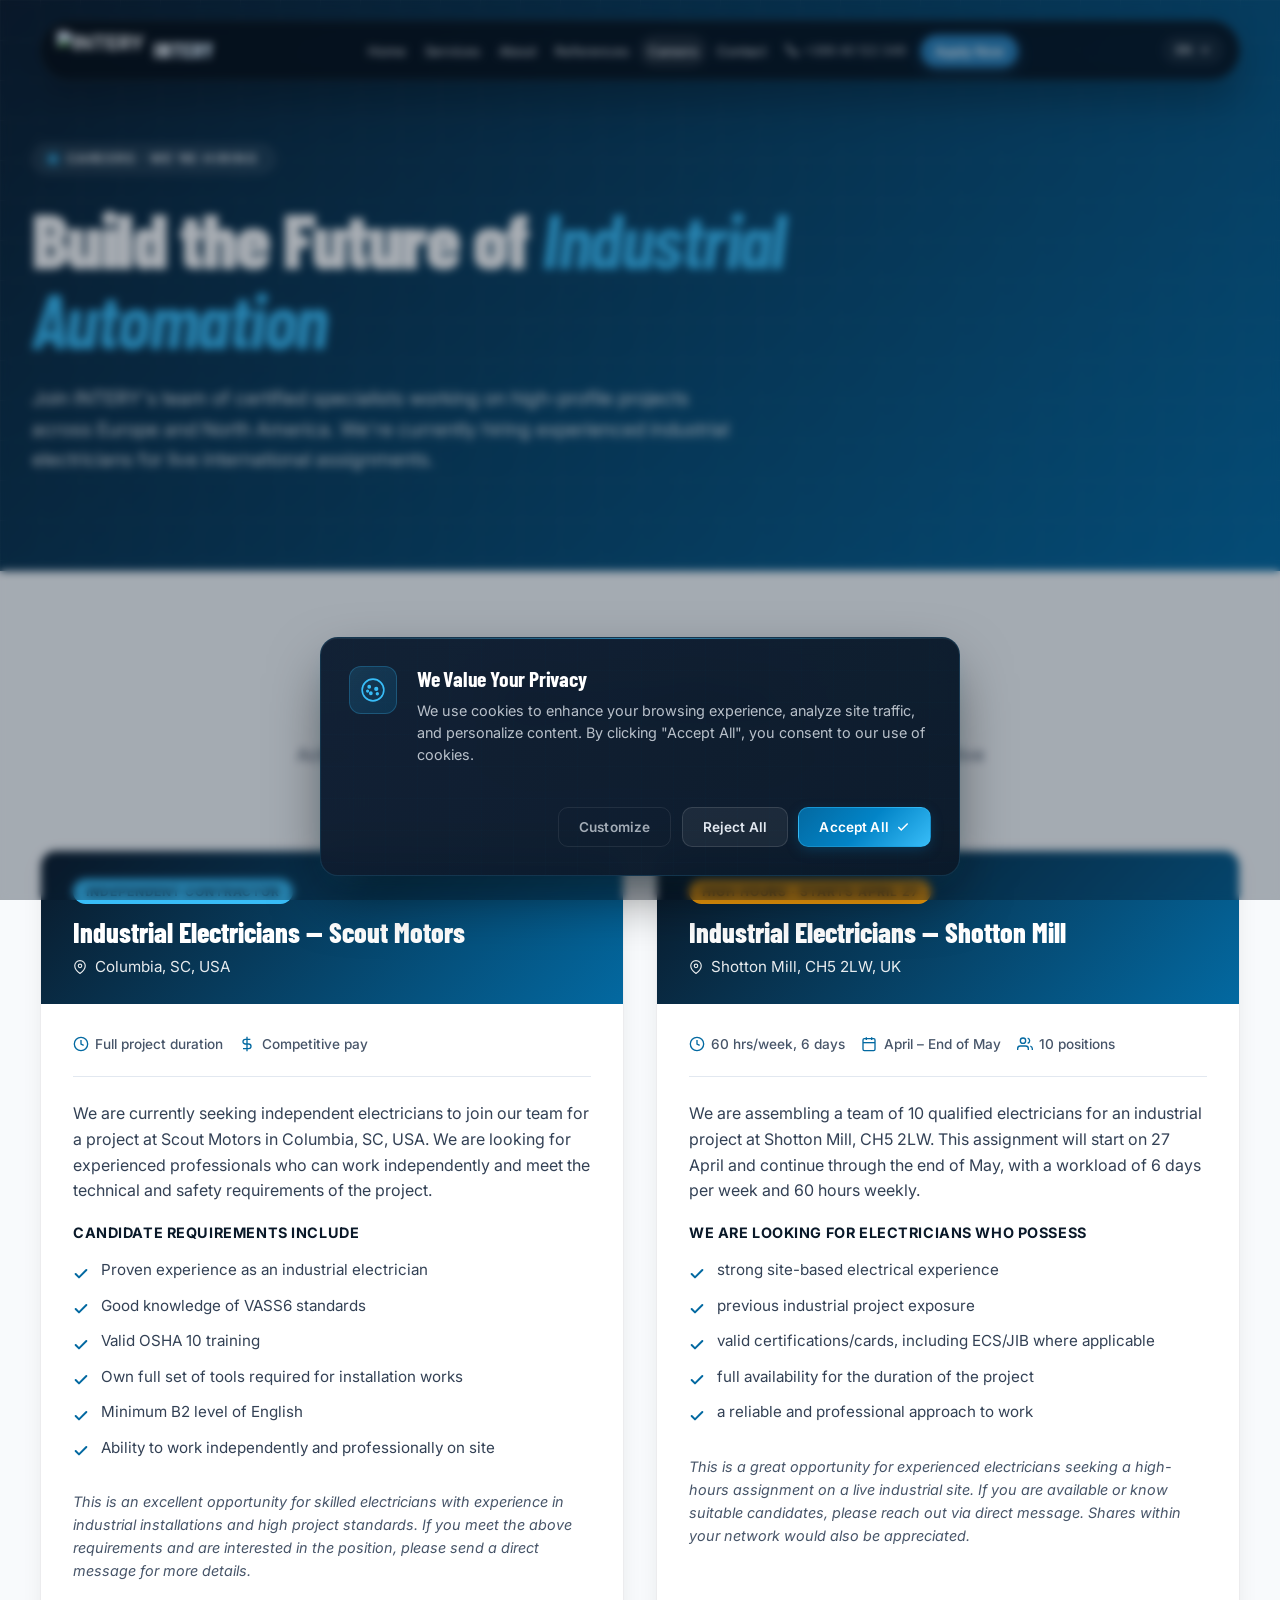
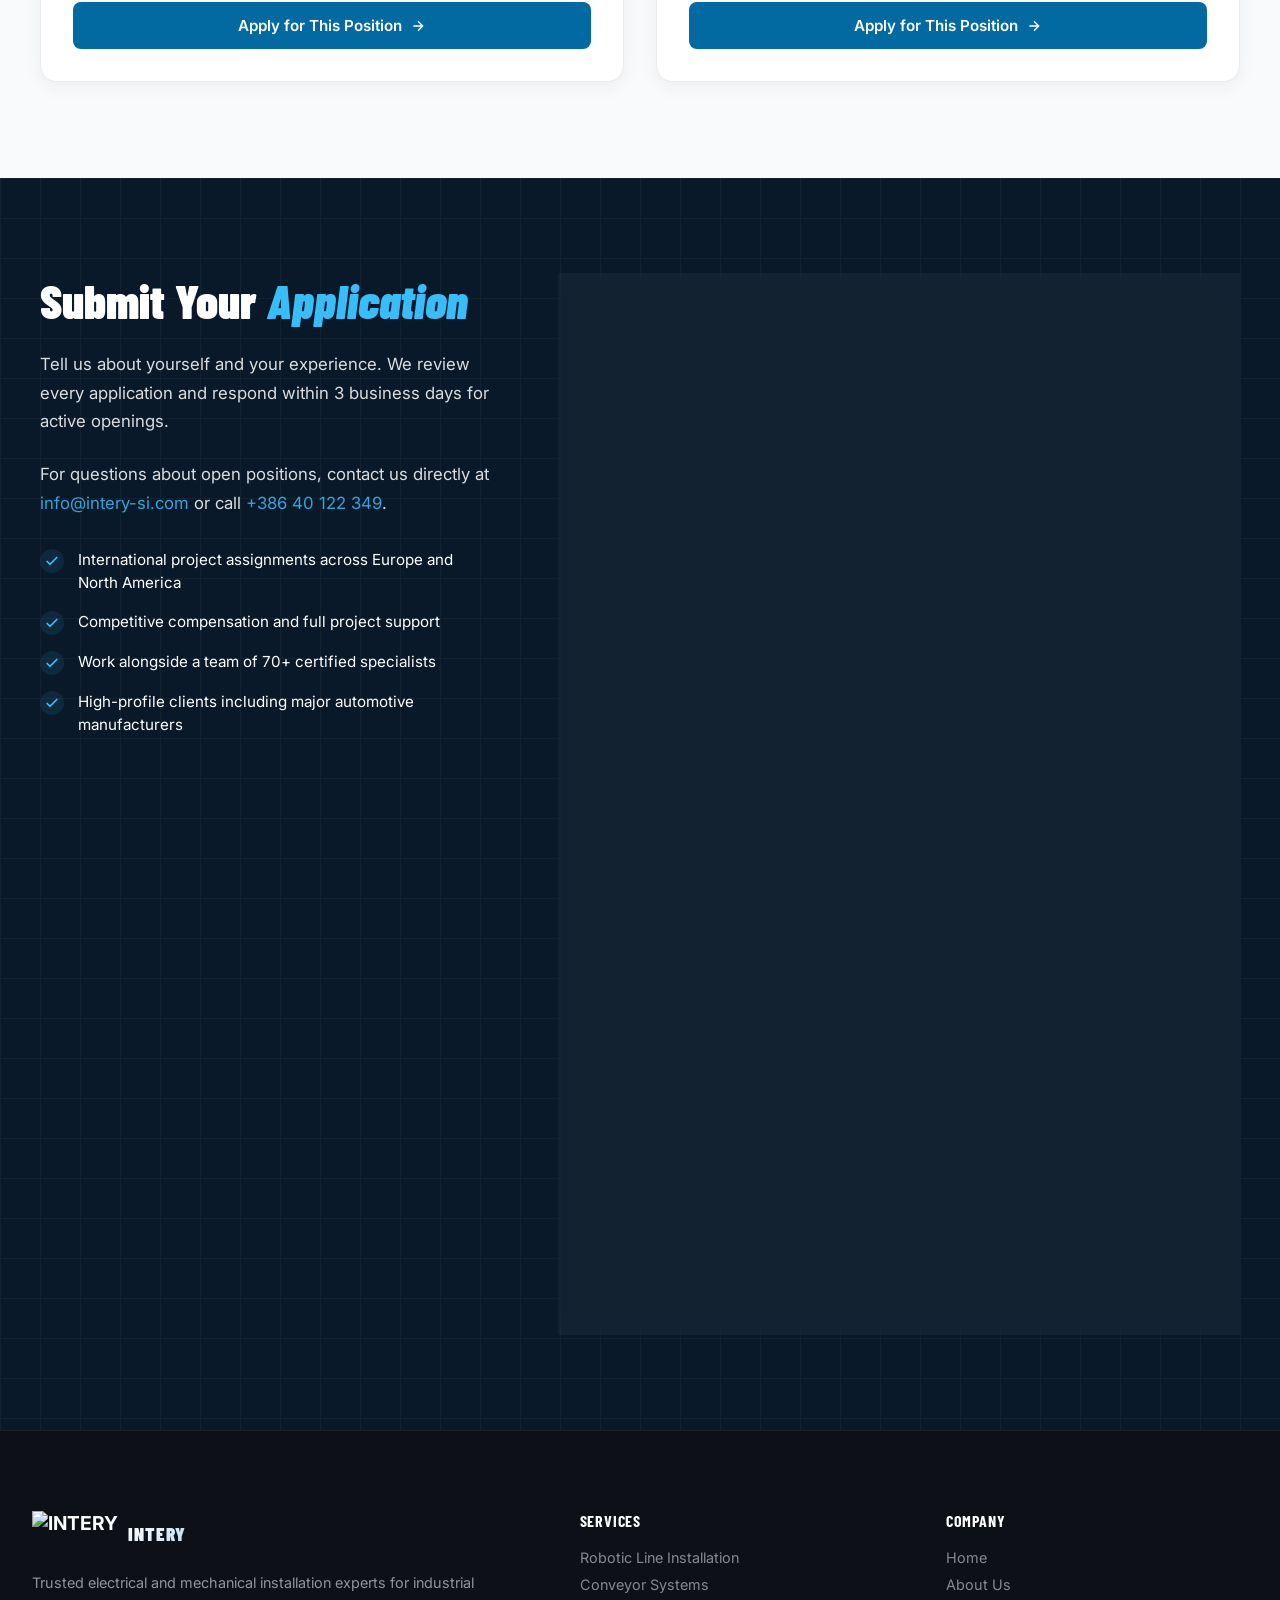
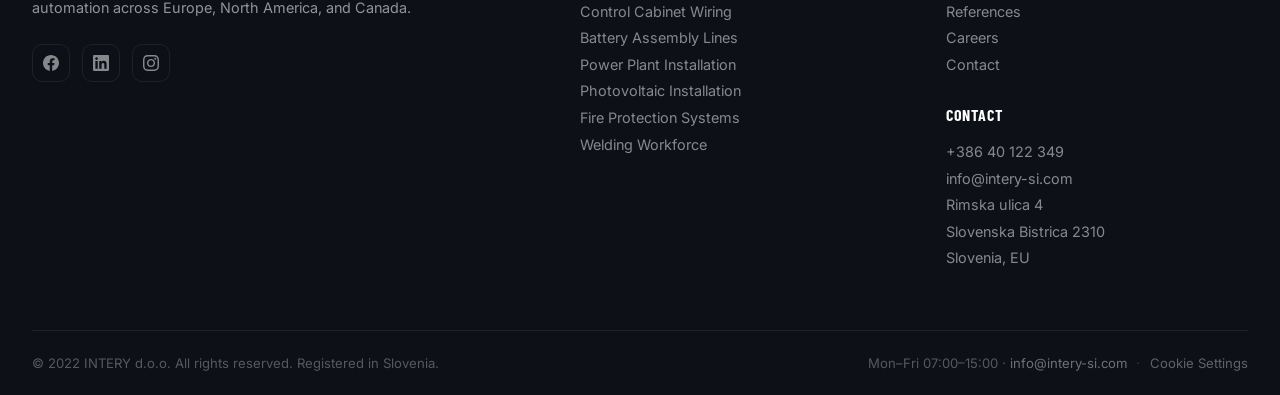
==== careers.html @ 030b7444 "Add careers page with i18n, language switcher, and full site polish - New careers.html with hero, tw" ====
<!DOCTYPE html>
<html lang="en">
<head>
  <meta charset="UTF-8">
  <meta name="viewport" content="width=device-width, initial-scale=1.0">
  <title>Careers — Join INTERY | Industrial Electricians & Welders</title>
  <meta name="description" content="Join INTERY d.o.o. — We're hiring industrial electricians and welders for international projects across Europe and North America. Apply today.">
  <link rel="preconnect" href="https://fonts.googleapis.com">
  <link rel="preconnect" href="https://fonts.gstatic.com" crossorigin>
  <link href="https://fonts.googleapis.com/css2?family=Barlow+Condensed:wght@400;600;700;800;900&family=Inter:ital,wght@0,300;0,400;0,500;0,600;1,400&display=swap" rel="stylesheet">
  <link rel="stylesheet" href="css/style.css">
  <link rel="stylesheet" href="css/cookies.css">
  <meta name="theme-color" content="#0369A1">
  <meta name="apple-mobile-web-app-capable" content="yes">
  <link rel="icon" type="image/png" sizes="32x32" href="img/favicon-32.png">
  <link rel="icon" type="image/png" sizes="16x16" href="img/favicon-16.png">
  <link rel="shortcut icon" href="img/favicon.ico">
  <link rel="apple-touch-icon" sizes="180x180" href="img/apple-touch-icon.png">
  <link rel="manifest" href="manifest.json">
  <style>
    /* Careers page specific styles */
    .careers-hero {
      position: relative;
      padding: 9rem 0 6rem;
      background: linear-gradient(135deg, #0a1929 0%, #0369A1 100%);
      overflow: hidden;
      color: #fff;
    }
    .careers-hero::before {
      content: '';
      position: absolute;
      inset: 0;
      background-image:
        linear-gradient(rgba(255,255,255,.04) 1px, transparent 1px),
        linear-gradient(90deg, rgba(255,255,255,.04) 1px, transparent 1px);
      background-size: 40px 40px;
      pointer-events: none;
    }
    .careers-hero-content { position: relative; z-index: 1; max-width: 900px; }
    .careers-eyebrow {
      display: inline-flex; align-items: center; gap: .6rem;
      padding: .4rem 1rem; background: rgba(255,255,255,.08);
      border: 1px solid rgba(255,255,255,.15);
      border-radius: 999px; font-size: .8rem; font-weight: 600;
      letter-spacing: .12em; text-transform: uppercase; margin-bottom: 1.5rem;
    }
    .careers-eyebrow-dot { width: 8px; height: 8px; background: #38bdf8; border-radius: 50%; box-shadow: 0 0 12px #38bdf8; }
    .careers-title {
      font-family: 'Barlow Condensed', sans-serif; font-weight: 900;
      font-size: clamp(2.5rem, 6vw, 5rem); line-height: 1.05;
      letter-spacing: -.02em; margin: 0 0 1.5rem;
    }
    .careers-title em { font-style: italic; color: #38bdf8; font-weight: 700; }
    .careers-subtitle { font-size: 1.2rem; line-height: 1.6; max-width: 700px; opacity: .9; }

    .jobs-section { padding: 6rem 0; background: #f8fafc; }
    .jobs-heading { text-align: center; margin-bottom: 4rem; }
    .jobs-heading h2 {
      font-family: 'Barlow Condensed', sans-serif; font-weight: 900;
      font-size: clamp(2rem, 4vw, 3.5rem); margin: 0 0 1rem; color: #0a1929;
    }
    .jobs-heading p { font-size: 1.1rem; color: #475569; max-width: 700px; margin: 0 auto; }

    .jobs-grid {
      display: grid; gap: 2rem;
      grid-template-columns: repeat(auto-fit, minmax(420px, 1fr));
      max-width: 1200px; margin: 0 auto;
    }
    .job-card {
      background: #fff; border-radius: 16px; overflow: hidden;
      box-shadow: 0 4px 20px rgba(15,23,42,.06);
      border: 1px solid rgba(15,23,42,.08);
      transition: transform .3s ease, box-shadow .3s ease;
      display: flex; flex-direction: column;
    }
    .job-card:hover { transform: translateY(-4px); box-shadow: 0 10px 40px rgba(15,23,42,.12); }
    .job-card-header {
      padding: 1.75rem 2rem; background: linear-gradient(135deg, #0a1929 0%, #0369A1 100%);
      color: #fff; position: relative;
    }
    .job-badge {
      display: inline-block; padding: .3rem .8rem; background: #38bdf8;
      color: #0a1929; border-radius: 999px; font-size: .75rem;
      font-weight: 700; letter-spacing: .08em; text-transform: uppercase; margin-bottom: .75rem;
    }
    .job-badge.urgent { background: #f59e0b; color: #0a1929; }
    .job-card-header h3 {
      font-family: 'Barlow Condensed', sans-serif; font-weight: 800;
      font-size: 1.75rem; margin: 0 0 .5rem; line-height: 1.2;
    }
    .job-location {
      display: flex; align-items: center; gap: .5rem;
      font-size: .95rem; opacity: .9;
    }
    .job-card-body { padding: 2rem; flex: 1; display: flex; flex-direction: column; }
    .job-meta {
      display: flex; flex-wrap: wrap; gap: 1rem;
      padding-bottom: 1.5rem; margin-bottom: 1.5rem;
      border-bottom: 1px solid #e2e8f0;
    }
    .job-meta-item {
      display: flex; align-items: center; gap: .4rem;
      font-size: .85rem; color: #475569; font-weight: 500;
    }
    .job-meta-item svg { width: 16px; height: 16px; color: #0369A1; }
    .job-card-body p { color: #334155; line-height: 1.6; margin: 0 0 1.25rem; }
    .job-card-body h4 {
      font-size: .9rem; font-weight: 700; color: #0a1929;
      letter-spacing: .04em; text-transform: uppercase;
      margin: 0 0 .75rem;
    }
    .job-requirements { list-style: none; padding: 0; margin: 0 0 1.5rem; }
    .job-requirements li {
      position: relative; padding: .4rem 0 .4rem 1.75rem;
      color: #334155; line-height: 1.5; font-size: .95rem;
    }
    .job-requirements li::before {
      content: ''; position: absolute; left: 0; top: .8rem;
      width: 16px; height: 16px;
      background-image: url("data:image/svg+xml,%3Csvg xmlns='http://www.w3.org/2000/svg' viewBox='0 0 24 24' fill='none' stroke='%230369A1' stroke-width='3' stroke-linecap='round' stroke-linejoin='round'%3E%3Cpolyline points='20 6 9 17 4 12'/%3E%3C/svg%3E");
      background-repeat: no-repeat;
    }
    .job-apply-btn {
      margin-top: auto; padding: .85rem 1.5rem;
      background: #0369A1; color: #fff; border: none; border-radius: 8px;
      font-weight: 600; font-size: .95rem; cursor: pointer;
      transition: background .2s ease; text-align: center;
      text-decoration: none; display: inline-flex; align-items: center;
      justify-content: center; gap: .5rem;
    }
    .job-apply-btn:hover { background: #0284c7; }

    /* Application form */
    .apply-section {
      padding: 6rem 0; background: #0a1929; color: #fff;
      position: relative; overflow: hidden;
    }
    .apply-section::before {
      content: '';
      position: absolute; inset: 0;
      background-image:
        linear-gradient(rgba(255,255,255,.03) 1px, transparent 1px),
        linear-gradient(90deg, rgba(255,255,255,.03) 1px, transparent 1px);
      background-size: 40px 40px;
      pointer-events: none;
    }
    .apply-grid {
      display: grid; grid-template-columns: 1fr 1.5fr; gap: 4rem;
      max-width: 1200px; margin: 0 auto; position: relative; z-index: 1;
    }
    @media (max-width: 900px) { .apply-grid { grid-template-columns: 1fr; gap: 2.5rem; } }
    .apply-info h2 {
      font-family: 'Barlow Condensed', sans-serif; font-weight: 900;
      font-size: clamp(2rem, 4vw, 3rem); line-height: 1.1; margin: 0 0 1.5rem;
    }
    .apply-info h2 em { color: #38bdf8; font-style: italic; }
    .apply-info p { font-size: 1.05rem; line-height: 1.7; opacity: .85; margin-bottom: 1.5rem; }
    .apply-features { list-style: none; padding: 0; margin: 2rem 0 0; }
    .apply-features li {
      display: flex; align-items: flex-start; gap: .9rem;
      margin-bottom: 1rem; font-size: .95rem; line-height: 1.5;
    }
    .apply-features svg {
      width: 24px; height: 24px; flex-shrink: 0; color: #38bdf8;
      background: rgba(56,189,248,.1); padding: 4px; border-radius: 50%;
    }

    .apply-form-wrapper {
      background: rgba(255,255,255,.04); padding: 2.5rem;
      border-radius: 16px; border: 1px solid rgba(255,255,255,.08);
      backdrop-filter: blur(10px);
    }
    .apply-form-row { display: grid; grid-template-columns: 1fr 1fr; gap: 1rem; }
    @media (max-width: 600px) { .apply-form-row { grid-template-columns: 1fr; } }
    .apply-form-group { margin-bottom: 1.25rem; }
    .apply-form-group label {
      display: block; margin-bottom: .5rem; font-size: .85rem;
      font-weight: 600; letter-spacing: .04em; text-transform: uppercase;
      color: #cbd5e1;
    }
    .apply-form-group input,
    .apply-form-group select,
    .apply-form-group textarea {
      width: 100%; padding: .85rem 1rem;
      background: rgba(255,255,255,.06); border: 1px solid rgba(255,255,255,.1);
      border-radius: 8px; color: #fff; font-size: 1rem; font-family: inherit;
      transition: border-color .2s, background .2s;
    }
    .apply-form-group input:focus,
    .apply-form-group select:focus,
    .apply-form-group textarea:focus {
      outline: none; border-color: #38bdf8; background: rgba(255,255,255,.08);
    }
    .apply-form-group input::placeholder,
    .apply-form-group textarea::placeholder { color: rgba(255,255,255,.4); }
    .apply-form-group textarea { min-height: 120px; resize: vertical; }
    .apply-form-group select {
      appearance: none;
      -webkit-appearance: none;
      -moz-appearance: none;
      background-image: url("data:image/svg+xml,%3Csvg xmlns='http://www.w3.org/2000/svg' width='10' height='6' viewBox='0 0 10 6' fill='none' stroke='%2394a3b8' stroke-width='1.25' stroke-linecap='round' stroke-linejoin='round'%3E%3Cpath d='M1 1.5l4 3 4-3'/%3E%3C/svg%3E");
      background-repeat: no-repeat;
      background-position: right 1rem center;
      background-size: 10px 6px;
      padding-right: 2.5rem;
    }
    .apply-form-group select::-ms-expand { display: none; }
    .apply-form-group select:focus,
    .apply-form-group select:active,
    .apply-form-group select:hover {
      background-image: url("data:image/svg+xml,%3Csvg xmlns='http://www.w3.org/2000/svg' width='10' height='6' viewBox='0 0 10 6' fill='none' stroke='%2394a3b8' stroke-width='1.25' stroke-linecap='round' stroke-linejoin='round'%3E%3Cpath d='M1 1.5l4 3 4-3'/%3E%3C/svg%3E");
    }
    .apply-form-group select option {
      background: #0a1929;
      color: #fff;
      padding: .5rem;
    }

    .file-upload-wrapper { position: relative; }
    .file-upload-label {
      display: flex; align-items: center; gap: .75rem;
      padding: 1rem; background: rgba(255,255,255,.04);
      border: 2px dashed rgba(255,255,255,.15);
      border-radius: 8px; cursor: pointer; transition: all .2s;
    }
    .file-upload-label:hover { background: rgba(255,255,255,.08); border-color: #38bdf8; }
    .file-upload-label svg { width: 24px; height: 24px; color: #38bdf8; flex-shrink: 0; }
    .file-upload-label-text { flex: 1; }
    .file-upload-label-text strong { display: block; font-size: .95rem; color: #fff; }
    .file-upload-label-text span { font-size: .8rem; color: rgba(255,255,255,.5); }
    .file-upload-wrapper input[type="file"] {
      position: absolute; opacity: 0; pointer-events: none; width: 0; height: 0;
    }
    .file-name-display {
      display: none; padding: .65rem 1rem; margin-top: .5rem;
      background: rgba(56,189,248,.1); border-radius: 6px;
      font-size: .85rem; color: #38bdf8;
    }
    .file-name-display.has-file { display: block; }

    .apply-submit-btn {
      width: 100%; padding: 1.1rem 2rem;
      background: linear-gradient(135deg, #0369A1, #38bdf8);
      color: #fff; border: none; border-radius: 8px;
      font-size: 1rem; font-weight: 700; letter-spacing: .04em;
      text-transform: uppercase; cursor: pointer;
      transition: transform .2s, box-shadow .2s;
      display: flex; align-items: center; justify-content: center; gap: .6rem;
      margin-top: 1rem;
    }
    .apply-submit-btn:hover { transform: translateY(-1px); box-shadow: 0 8px 30px rgba(56,189,248,.3); }
    .apply-submit-btn:disabled { opacity: .6; cursor: not-allowed; transform: none; }

    .form-status { display: none; margin-top: 1rem; padding: 1rem; border-radius: 8px; font-size: .9rem; }
    .form-status.success { display: block; background: rgba(16,185,129,.15); border: 1px solid rgba(16,185,129,.3); color: #10b981; }
    .form-status.error { display: block; background: rgba(239,68,68,.15); border: 1px solid rgba(239,68,68,.3); color: #ef4444; }

    .privacy-note { font-size: .8rem; color: rgba(255,255,255,.5); text-align: center; margin-top: 1rem; line-height: 1.5; }
    .privacy-note a { color: #38bdf8; text-decoration: none; }
  </style>
</head>
<body>

<!-- NAVBAR -->
<nav class="navbar-container" id="navbar">
  <div class="navbar">
    <a href="index.html" class="navbar-brand">
      <img src="img/logo-transparent.png" alt="INTERY" class="navbar-logo-img">
      <span class="brand-text">INTERY</span>
    </a>
    <ul class="navbar-nav" id="navbarNav">
      <li class="nav-item"><a href="index.html" class="nav-link" data-i18n="nav.home">Home</a></li>
      <li class="nav-item"><a href="index.html#services" class="nav-link" data-i18n="nav.services">Services</a></li>
      <li class="nav-item"><a href="index.html#about" class="nav-link" data-i18n="nav.about">About</a></li>
      <li class="nav-item"><a href="index.html#references" class="nav-link" data-i18n="nav.references">References</a></li>
      <li class="nav-item"><a href="careers.html" class="nav-link active" data-i18n="nav.careers">Careers</a></li>
      <li class="nav-item"><a href="index.html#contact" class="nav-link" data-i18n="nav.contact">Contact</a></li>
      <li class="nav-item">
        <a href="tel:+38640122349" class="nav-phone">
          <svg viewBox="0 0 24 24" width="13" height="13" fill="currentColor"><path d="M22 16.92v3a2 2 0 01-2.18 2 19.79 19.79 0 01-8.63-3.07A19.5 19.5 0 013.07 11.5a19.79 19.79 0 01-3.07-8.67A2 2 0 012 .67h3a2 2 0 012 1.72c.127.96.361 1.903.7 2.81a2 2 0 01-.45 2.11L6.91 8.09a16 16 0 006 6l.75-.75a2 2 0 012.11-.45c.907.339 1.85.573 2.81.7A2 2 0 0122 16.92z"/></svg><span class="nav-phone-num">+386 40 122 349</span></a>
      </li>
      <li class="nav-item"><a href="#apply" class="cta-button" data-i18n="nav.apply_now">Apply Now</a></li>
    </ul>
    <div class="lang-switcher" id="langSwitcher">
      <button class="lang-dropdown-btn" id="langDropdownBtn" aria-haspopup="listbox" aria-expanded="false">
        <span class="lang-dropdown-label" id="langDropdownLabel">English EN</span>
        <svg class="lang-arrow" viewBox="0 0 10 6" width="10" height="6" fill="none" stroke="currentColor" stroke-width="1.8"><path d="M1 1l4 4 4-4"/></svg>
      </button>
      <div class="lang-dropdown-menu" id="langDropdownMenu" role="listbox">
        <button class="lang-option active" data-lang="en" role="option">English <span>EN</span></button>
        <button class="lang-option" data-lang="sl" role="option">Slovenščina <span>SL</span></button>
        <button class="lang-option" data-lang="de" role="option">Deutsch <span>DE</span></button>
        <button class="lang-option" data-lang="pl" role="option">Polski <span>PL</span></button>
        <button class="lang-option" data-lang="es" role="option">Español <span>ES</span></button>
        <button class="lang-option" data-lang="sk" role="option">Slovenčina <span>SK</span></button>
      </div>
    </div>
    <button class="mobile-toggle" id="mobileToggle" aria-label="Toggle menu">
      <div class="hamburger"><span></span><span></span><span></span></div>
    </button>
  </div>
</nav>

<div class="mobile-menu-overlay" id="mobileMenuOverlay"></div>
<div class="mobile-menu" id="mobileMenu">
  <div class="mobile-menu-header">
    <a href="index.html" class="mobile-menu-brand">
      <img src="img/logo-transparent.png" alt="INTERY" class="navbar-logo-img">
      <span class="brand-text">INTERY</span>
    </a>
    <button class="mobile-menu-close" id="mobileMenuClose" aria-label="Close">×</button>
  </div>
  <ul class="mobile-menu-nav">
    <li class="mobile-menu-item"><a href="index.html" class="mobile-menu-link" data-i18n="nav.home">Home</a></li>
    <li class="mobile-menu-item"><a href="index.html#services" class="mobile-menu-link" data-i18n="nav.services">Services</a></li>
    <li class="mobile-menu-item"><a href="index.html#about" class="mobile-menu-link" data-i18n="nav.about">About</a></li>
    <li class="mobile-menu-item"><a href="index.html#references" class="mobile-menu-link" data-i18n="nav.references">References</a></li>
    <li class="mobile-menu-item"><a href="careers.html" class="mobile-menu-link active" data-i18n="nav.careers">Careers</a></li>
    <li class="mobile-menu-item"><a href="index.html#contact" class="mobile-menu-link" data-i18n="nav.contact">Contact</a></li>
  </ul>
  <div class="mobile-lang-switcher" id="mobileLangSwitcher">
    <button class="lang-dropdown-btn" id="mobileLangDropdownBtn" aria-haspopup="listbox" aria-expanded="false">
      <span class="lang-dropdown-label" id="mobileLangDropdownLabel">English EN</span>
      <svg class="lang-arrow" viewBox="0 0 10 6" width="10" height="6" fill="none" stroke="currentColor" stroke-width="1.8"><path d="M1 1l4 4 4-4"/></svg>
    </button>
    <div class="lang-dropdown-menu" id="mobileLangDropdownMenu" role="listbox">
      <button class="lang-option active" data-lang="en" role="option">English <span>EN</span></button>
      <button class="lang-option" data-lang="sl" role="option">Slovenščina <span>SL</span></button>
      <button class="lang-option" data-lang="de" role="option">Deutsch <span>DE</span></button>
      <button class="lang-option" data-lang="pl" role="option">Polski <span>PL</span></button>
      <button class="lang-option" data-lang="es" role="option">Español <span>ES</span></button>
      <button class="lang-option" data-lang="sk" role="option">Slovenčina <span>SK</span></button>
    </div>
  </div>
  <div class="mobile-cta">
    <a href="#apply" class="mobile-cta-button" data-i18n="nav.apply_now">Apply Now</a>
    <a href="tel:+38640122349" class="mobile-phone-link">+386 40 122 349</a>
  </div>
</div>

<!-- HERO -->
<section class="careers-hero">
  <div class="container">
    <div class="careers-hero-content">
      <div class="careers-eyebrow"><span class="careers-eyebrow-dot"></span><span data-i18n="careers.eyebrow">Careers · We're Hiring</span></div>
      <h1 class="careers-title" data-i18n="careers.title">Build the Future of <em>Industrial Automation</em></h1>
      <p class="careers-subtitle" data-i18n="careers.subtitle">Join INTERY's team of certified specialists working on high-profile projects across Europe and North America. We're currently hiring experienced industrial electricians for live international assignments.</p>
    </div>
  </div>
</section>

<!-- OPEN POSITIONS -->
<section class="jobs-section">
  <div class="container">
    <div class="jobs-heading">
      <h2 data-i18n="jobs.heading">Open Positions</h2>
      <p data-i18n="jobs.heading_desc">Active assignments for skilled industrial professionals. All positions offer competitive compensation and full project support.</p>
    </div>

    <div class="jobs-grid">

      <!-- Job 1: Scout Motors USA -->
      <div class="job-card">
        <div class="job-card-header">
          <span class="job-badge" data-i18n="j1.badge">Independent Contractor</span>
          <h3 data-i18n="j1.title">Industrial Electricians — Scout Motors</h3>
          <div class="job-location">
            <svg viewBox="0 0 24 24" width="14" height="14" fill="none" stroke="currentColor" stroke-width="2"><path d="M21 10c0 7-9 13-9 13s-9-6-9-13a9 9 0 0118 0z"/><circle cx="12" cy="10" r="3"/></svg>
            Columbia, SC, USA
          </div>
        </div>
        <div class="job-card-body">
          <div class="job-meta">
            <span class="job-meta-item">
              <svg viewBox="0 0 24 24" fill="none" stroke="currentColor" stroke-width="2"><circle cx="12" cy="12" r="10"/><polyline points="12 6 12 12 16 14"/></svg>
              <span data-i18n="j1.duration">Full project duration</span>
            </span>
            <span class="job-meta-item">
              <svg viewBox="0 0 24 24" fill="none" stroke="currentColor" stroke-width="2"><path d="M12 1v22M17 5H9.5a3.5 3.5 0 000 7h5a3.5 3.5 0 010 7H6"/></svg>
              <span data-i18n="j1.pay">Competitive pay</span>
            </span>
          </div>
          <p data-i18n="j1.intro">We are currently seeking independent electricians to join our team for a project at Scout Motors in Columbia, SC, USA. We are looking for experienced professionals who can work independently and meet the technical and safety requirements of the project.</p>
          <h4 data-i18n="j1.req_h">Candidate Requirements Include</h4>
          <ul class="job-requirements">
            <li data-i18n="j1.req1">Proven experience as an industrial electrician</li>
            <li data-i18n="j1.req2">Good knowledge of VASS6 standards</li>
            <li data-i18n="j1.req3">Valid OSHA 10 training</li>
            <li data-i18n="j1.req4">Own full set of tools required for installation works</li>
            <li data-i18n="j1.req5">Minimum B2 level of English</li>
            <li data-i18n="j1.req6">Ability to work independently and professionally on site</li>
          </ul>
          <p style="font-size:.9rem;color:#475569;font-style:italic;" data-i18n="j1.outro">This is an excellent opportunity for skilled electricians with experience in industrial installations and high project standards. If you meet the above requirements and are interested in the position, please send a direct message for more details.</p>
          <a href="#apply" class="job-apply-btn" data-position="Industrial Electrician — Scout Motors (Columbia, SC, USA)">
            <span data-i18n="job.apply_btn">Apply for This Position</span>
            <svg viewBox="0 0 24 24" width="16" height="16" fill="none" stroke="currentColor" stroke-width="2"><path d="M5 12h14M12 5l7 7-7 7"/></svg>
          </a>
        </div>
      </div>

      <!-- Job 2: Shotton Mill UK -->
      <div class="job-card">
        <div class="job-card-header">
          <span class="job-badge urgent" data-i18n="j2.badge">High Hours · Starts April 27</span>
          <h3 data-i18n="j2.title">Industrial Electricians — Shotton Mill</h3>
          <div class="job-location">
            <svg viewBox="0 0 24 24" width="14" height="14" fill="none" stroke="currentColor" stroke-width="2"><path d="M21 10c0 7-9 13-9 13s-9-6-9-13a9 9 0 0118 0z"/><circle cx="12" cy="10" r="3"/></svg>
            Shotton Mill, CH5 2LW, UK
          </div>
        </div>
        <div class="job-card-body">
          <div class="job-meta">
            <span class="job-meta-item">
              <svg viewBox="0 0 24 24" fill="none" stroke="currentColor" stroke-width="2"><circle cx="12" cy="12" r="10"/><polyline points="12 6 12 12 16 14"/></svg>
              <span data-i18n="j2.hours">60 hrs/week, 6 days</span>
            </span>
            <span class="job-meta-item">
              <svg viewBox="0 0 24 24" fill="none" stroke="currentColor" stroke-width="2"><rect x="3" y="4" width="18" height="18" rx="2"/><line x1="16" y1="2" x2="16" y2="6"/><line x1="8" y1="2" x2="8" y2="6"/><line x1="3" y1="10" x2="21" y2="10"/></svg>
              <span data-i18n="j2.dates">April – End of May</span>
            </span>
            <span class="job-meta-item">
              <svg viewBox="0 0 24 24" fill="none" stroke="currentColor" stroke-width="2"><path d="M17 21v-2a4 4 0 00-4-4H5a4 4 0 00-4 4v2"/><circle cx="9" cy="7" r="4"/><path d="M23 21v-2a4 4 0 00-3-3.87M16 3.13a4 4 0 010 7.75"/></svg>
              <span data-i18n="j2.positions">10 positions</span>
            </span>
          </div>
          <p data-i18n="j2.intro">We are assembling a team of 10 qualified electricians for an industrial project at Shotton Mill, CH5 2LW. This assignment will start on 27 April and continue through the end of May, with a workload of 6 days per week and 60 hours weekly.</p>
          <h4 data-i18n="j2.req_h">We Are Looking for Electricians Who Possess</h4>
          <ul class="job-requirements">
            <li data-i18n="j2.req1">strong site-based electrical experience</li>
            <li data-i18n="j2.req2">previous industrial project exposure</li>
            <li data-i18n="j2.req3">valid certifications/cards, including ECS/JIB where applicable</li>
            <li data-i18n="j2.req4">full availability for the duration of the project</li>
            <li data-i18n="j2.req5">a reliable and professional approach to work</li>
          </ul>
          <p style="font-size:.9rem;color:#475569;font-style:italic;" data-i18n="j2.outro">This is a great opportunity for experienced electricians seeking a high-hours assignment on a live industrial site. If you are available or know suitable candidates, please reach out via direct message. Shares within your network would also be appreciated.</p>
          <a href="#apply" class="job-apply-btn" data-position="Industrial Electrician — Shotton Mill (CH5 2LW, UK)">
            <span data-i18n="job.apply_btn">Apply for This Position</span>
            <svg viewBox="0 0 24 24" width="16" height="16" fill="none" stroke="currentColor" stroke-width="2"><path d="M5 12h14M12 5l7 7-7 7"/></svg>
          </a>
        </div>
      </div>

    </div>
  </div>
</section>

<!-- APPLICATION FORM -->
<section class="apply-section" id="apply">
  <div class="container">
    <div class="apply-grid">
      <div class="apply-info">
        <h2 data-i18n="apply.title">Submit Your <em>Application</em></h2>
        <p data-i18n="apply.desc1">Tell us about yourself and your experience. We review every application and respond within 3 business days for active openings.</p>
        <p data-i18n="apply.desc2">For questions about open positions, contact us directly at <a href="mailto:info@intery-si.com" style="color:#38bdf8;">info@intery-si.com</a> or call <a href="tel:+38640122349" style="color:#38bdf8;">+386 40 122 349</a>.</p>
        <ul class="apply-features">
          <li>
            <svg viewBox="0 0 24 24" fill="none" stroke="currentColor" stroke-width="2.5"><polyline points="20 6 9 17 4 12"/></svg>
            <span data-i18n="apply.feat1">International project assignments across Europe and North America</span>
          </li>
          <li>
            <svg viewBox="0 0 24 24" fill="none" stroke="currentColor" stroke-width="2.5"><polyline points="20 6 9 17 4 12"/></svg>
            <span data-i18n="apply.feat2">Competitive compensation and full project support</span>
          </li>
          <li>
            <svg viewBox="0 0 24 24" fill="none" stroke="currentColor" stroke-width="2.5"><polyline points="20 6 9 17 4 12"/></svg>
            <span data-i18n="apply.feat3">Work alongside a team of 70+ certified specialists</span>
          </li>
          <li>
            <svg viewBox="0 0 24 24" fill="none" stroke="currentColor" stroke-width="2.5"><polyline points="20 6 9 17 4 12"/></svg>
            <span data-i18n="apply.feat4">High-profile clients including major automotive manufacturers</span>
          </li>
        </ul>
      </div>

      <div class="apply-form-wrapper">
        <form class="apply-form" id="applicationForm" action="https://api.web3forms.com/submit" method="POST" enctype="multipart/form-data">
          <!-- Replace this with your Web3Forms access key -->
          <input type="hidden" name="access_key" value="YOUR_WEB3FORMS_ACCESS_KEY">
          <input type="hidden" name="subject" value="New Job Application — INTERY Careers">
          <input type="hidden" name="from_name" value="INTERY Careers Application">
          <input type="hidden" name="redirect" value="false">

          <div class="apply-form-row">
            <div class="apply-form-group">
              <label for="firstName" data-i18n="form.first_name">First Name *</label>
              <input type="text" id="firstName" name="firstName" placeholder="John" data-i18n-ph="form.first_name_ph" required>
            </div>
            <div class="apply-form-group">
              <label for="lastName" data-i18n="form.last_name">Last Name *</label>
              <input type="text" id="lastName" name="lastName" placeholder="Smith" data-i18n-ph="form.last_name_ph" required>
            </div>
          </div>

          <div class="apply-form-row">
            <div class="apply-form-group">
              <label for="email" data-i18n="form.email">Email *</label>
              <input type="email" id="email" name="email" placeholder="john@example.com" data-i18n-ph="form.email_ph" required>
            </div>
            <div class="apply-form-group">
              <label for="phone" data-i18n="form.phone">Phone *</label>
              <input type="tel" id="phone" name="phone" placeholder="+386 40 123 456" data-i18n-ph="form.phone_ph" required>
            </div>
          </div>

          <div class="apply-form-row">
            <div class="apply-form-group">
              <label for="position" data-i18n="form.position">Position *</label>
              <select id="position" name="position" required>
                <option value="" data-i18n="form.position_ph">Select a position…</option>
                <option value="Industrial Electrician — Scout Motors (Columbia, SC, USA)" data-i18n="form.pos_scout">Electrician — Scout Motors (USA)</option>
                <option value="Industrial Electrician — Shotton Mill (CH5 2LW, UK)" data-i18n="form.pos_shotton">Electrician — Shotton Mill (UK)</option>
                <option value="Industrial Electrician — General Application" data-i18n="form.pos_general">Electrician — General Application</option>
                <option value="Other" data-i18n="form.pos_other">Other</option>
              </select>
            </div>
            <div class="apply-form-group">
              <label for="experience" data-i18n="form.experience">Years of Experience *</label>
              <select id="experience" name="experience" required>
                <option value="" data-i18n="form.experience_ph">Select…</option>
                <option value="0-2 years" data-i18n="form.exp_0_2">0–2 years</option>
                <option value="3-5 years" data-i18n="form.exp_3_5">3–5 years</option>
                <option value="5-10 years" data-i18n="form.exp_5_10">5–10 years</option>
                <option value="10+ years" data-i18n="form.exp_10">10+ years</option>
              </select>
            </div>
          </div>

          <div class="apply-form-group">
            <label for="country" data-i18n="form.country">Country of Residence *</label>
            <input type="text" id="country" name="country" placeholder="Slovenia" data-i18n-ph="form.country_ph" required>
          </div>

          <div class="apply-form-group">
            <label for="certifications" data-i18n="form.cert">Certifications & Qualifications</label>
            <input type="text" id="certifications" name="certifications" placeholder="e.g. VDE, OSHA 10, ECS/JIB, VASS6, MIG/TIG welding" data-i18n-ph="form.cert_ph">
          </div>

          <div class="apply-form-group">
            <label for="languages" data-i18n="form.lang">Languages Spoken</label>
            <input type="text" id="languages" name="languages" placeholder="e.g. English (B2), Slovenian (native), German (B1)" data-i18n-ph="form.lang_ph">
          </div>

          <div class="apply-form-group">
            <label for="message" data-i18n="form.cover">Cover Message</label>
            <textarea id="message" name="message" placeholder="Briefly tell us about your background, availability, and why you're a good fit for this position…" data-i18n-ph="form.cover_ph"></textarea>
          </div>

          <div class="apply-form-group">
            <label><span data-i18n="form.cv">Upload CV / Resume</span> <span style="font-weight:400;text-transform:none;color:rgba(255,255,255,.5);" data-i18n="form.cv_optional">(optional)</span></label>
            <div class="file-upload-wrapper">
              <label for="cv" class="file-upload-label">
                <svg viewBox="0 0 24 24" fill="none" stroke="currentColor" stroke-width="2"><path d="M21 15v4a2 2 0 01-2 2H5a2 2 0 01-2-2v-4M17 8l-5-5-5 5M12 3v12"/></svg>
                <div class="file-upload-label-text">
                  <strong data-i18n="form.cv_click">Click to upload your CV</strong>
                  <span data-i18n="form.cv_format">PDF, DOC, or DOCX (max 5MB)</span>
                </div>
              </label>
              <input type="file" id="cv" name="cv" accept=".pdf,.doc,.docx,application/pdf,application/msword,application/vnd.openxmlformats-officedocument.wordprocessingml.document">
              <div class="file-name-display" id="fileNameDisplay"></div>
            </div>
          </div>

          <button type="submit" class="apply-submit-btn" id="submitBtn">
            <span data-i18n="form.submit">Submit Application</span>
            <svg viewBox="0 0 24 24" width="18" height="18" fill="none" stroke="currentColor" stroke-width="2"><line x1="22" y1="2" x2="11" y2="13"/><polygon points="22,2 15,22 11,13 2,9 22,2"/></svg>
          </button>

          <div class="form-status" id="formStatus"></div>

          <p class="privacy-note" data-i18n="form.privacy">By submitting this form, you consent to INTERY d.o.o. processing your information for recruitment purposes. Your data is sent securely to <a href="mailto:info@intery-si.com">info@intery-si.com</a>.</p>
        </form>
      </div>
    </div>
  </div>
</section>

<!-- FOOTER -->
<footer class="footer">
  <div class="container">
    <div class="footer-top">
      <div class="footer-brand-col">
        <a href="index.html" class="footer-brand">
          <img src="img/logo-transparent.png" alt="INTERY" class="footer-logo-img">
          <span class="brand-text">INTERY</span>
        </a>
        <p data-i18n="footer.desc">Trusted electrical and mechanical installation experts for industrial automation across Europe, North America, and Canada.</p>
        <div class="footer-social-icons">
          <a href="https://www.facebook.com/profile.php?id=61560681279685" target="_blank" rel="noopener" aria-label="Facebook" class="footer-social-icon">
            <svg viewBox="0 0 24 24" fill="currentColor"><path d="M24 12.073c0-6.627-5.373-12-12-12s-12 5.373-12 12c0 5.99 4.388 10.954 10.125 11.854v-8.385H7.078v-3.47h3.047V9.43c0-3.007 1.792-4.669 4.533-4.669 1.312 0 2.686.235 2.686.235v2.953H15.83c-1.491 0-1.956.925-1.956 1.874v2.25h3.328l-.532 3.47h-2.796v8.385C19.612 23.027 24 18.062 24 12.073z"/></svg>
          </a>
          <a href="https://www.linkedin.com/company/intery-d-o-o" target="_blank" rel="noopener" aria-label="LinkedIn" class="footer-social-icon">
            <svg viewBox="0 0 24 24" fill="currentColor"><path d="M20.447 20.452h-3.554v-5.569c0-1.328-.027-3.037-1.852-3.037-1.853 0-2.136 1.445-2.136 2.939v5.667H9.351V9h3.414v1.561h.046c.477-.9 1.637-1.85 3.37-1.85 3.601 0 4.267 2.37 4.267 5.455v6.286zM5.337 7.433c-1.144 0-2.063-.926-2.063-2.065 0-1.138.92-2.063 2.063-2.063 1.14 0 2.064.925 2.064 2.063 0 1.139-.925 2.065-2.064 2.065zm1.782 13.019H3.555V9h3.564v11.452zM22.225 0H1.771C.792 0 0 .774 0 1.729v20.542C0 23.227.792 24 1.771 24h20.451C23.2 24 24 23.227 24 22.271V1.729C24 .774 23.2 0 22.222 0h.003z"/></svg>
          </a>
          <a href="https://www.instagram.com/interyautomation" target="_blank" rel="noopener" aria-label="Instagram" class="footer-social-icon">
            <svg viewBox="0 0 24 24" fill="currentColor"><path d="M12 2.163c3.204 0 3.584.012 4.85.07 3.252.148 4.771 1.691 4.919 4.919.058 1.265.069 1.645.069 4.849 0 3.205-.012 3.584-.069 4.849-.149 3.225-1.664 4.771-4.919 4.919-1.266.058-1.644.07-4.85.07-3.204 0-3.584-.012-4.849-.07-3.26-.149-4.771-1.699-4.919-4.92-.058-1.265-.07-1.644-.07-4.849 0-3.204.013-3.583.07-4.849.149-3.227 1.664-4.771 4.919-4.919 1.266-.057 1.645-.069 4.849-.069zm0-2.163c-3.259 0-3.667.014-4.947.072-4.358.2-6.78 2.618-6.98 6.98-.059 1.281-.073 1.689-.073 4.948 0 3.259.014 3.668.072 4.948.2 4.358 2.618 6.78 6.98 6.98 1.281.058 1.689.072 4.948.072 3.259 0 3.668-.014 4.948-.072 4.354-.2 6.782-2.618 6.979-6.98.059-1.28.073-1.689.073-4.948 0-3.259-.014-3.667-.072-4.947-.196-4.354-2.617-6.78-6.979-6.98-1.281-.059-1.69-.073-4.949-.073zm0 5.838c-3.403 0-6.162 2.759-6.162 6.162s2.759 6.163 6.162 6.163 6.162-2.759 6.162-6.163c0-3.403-2.759-6.162-6.162-6.162zm0 10.162c-2.209 0-4-1.79-4-4 0-2.209 1.791-4 4-4s4 1.791 4 4c0 2.21-1.791 4-4 4zm6.406-11.845c-.796 0-1.441.645-1.441 1.44s.645 1.44 1.441 1.44c.795 0 1.439-.645 1.439-1.44s-.644-1.44-1.439-1.44z"/></svg>
          </a>
        </div>
      </div>
      <div class="footer-links-col">
        <h4 data-i18n="footer.services_h">Services</h4>
        <ul>
          <li><a href="services/robotic-line-installation.html" data-i18n="footer.fs1">Robotic Line Installation</a></li>
          <li><a href="services/conveyor-lines-warehouses.html" data-i18n="footer.fs2">Conveyor Systems</a></li>
          <li><a href="services/control-cabinet-wiring.html" data-i18n="footer.fs3">Control Cabinet Wiring</a></li>
          <li><a href="services/battery-assembly-lines.html" data-i18n="footer.fs4">Battery Assembly Lines</a></li>
          <li><a href="services/power-plant-installation.html" data-i18n="footer.fs5">Power Plant Installation</a></li>
          <li><a href="services/photovoltaic-installation.html" data-i18n="footer.fs6">Photovoltaic Installation</a></li>
          <li><a href="services/fire-protection-systems.html" data-i18n="footer.fs7">Fire Protection Systems</a></li>
          <li><a href="services/welding-workforce.html" data-i18n="footer.fs8">Welding Workforce</a></li>
        </ul>
      </div>
      <div class="footer-links-col">
        <h4 data-i18n="footer.company_h">Company</h4>
        <ul>
          <li><a href="index.html" data-i18n="footer.home">Home</a></li>
          <li><a href="index.html#about" data-i18n="footer.about">About Us</a></li>
          <li><a href="index.html#references" data-i18n="footer.references">References</a></li>
          <li><a href="careers.html" data-i18n="footer.careers">Careers</a></li>
          <li><a href="index.html#contact" data-i18n="footer.contact">Contact</a></li>
        </ul>
        <h4 style="margin-top:2rem;" data-i18n="footer.contact_h">Contact</h4>
        <ul>
          <li><a href="tel:+38640122349">+386 40 122 349</a></li>
          <li><a href="mailto:info@intery-si.com">info@intery-si.com</a></li>
          <li>Rimska ulica 4</li>
          <li>Slovenska Bistrica 2310</li>
          <li>Slovenia, EU</li>
        </ul>
      </div>
    </div>
    <div class="footer-bottom">
      <p data-i18n="footer.copyright">© 2022 INTERY d.o.o. All rights reserved. Registered in Slovenia.</p>
      <p>
        <span data-i18n="footer.hours">Mon–Fri 07:00–15:00 ·</span>
        <a href="mailto:info@intery-si.com">info@intery-si.com</a>
        <span class="footer-bottom-sep">·</span>
        <a href="#" data-cookie-settings-link data-i18n="footer.cookie_settings">Cookie Settings</a>
      </p>
    </div>
  </div>
</footer>

<script>
// Mobile menu toggle
const mobileToggle = document.getElementById('mobileToggle');
const mobileMenu = document.getElementById('mobileMenu');
const mobileMenuOverlay = document.getElementById('mobileMenuOverlay');
const mobileMenuClose = document.getElementById('mobileMenuClose');

function openMenu() { mobileMenu.classList.add('open'); mobileMenuOverlay.classList.add('open'); }
function closeMenu() { mobileMenu.classList.remove('open'); mobileMenuOverlay.classList.remove('open'); }

mobileToggle?.addEventListener('click', openMenu);
mobileMenuClose?.addEventListener('click', closeMenu);
mobileMenuOverlay?.addEventListener('click', closeMenu);
document.querySelectorAll('.mobile-menu-link, .mobile-cta-button, .mobile-phone-link').forEach(link => link.addEventListener('click', closeMenu));

// Pre-fill position from "Apply" button click
document.querySelectorAll('.job-apply-btn[data-position]').forEach(btn => {
  btn.addEventListener('click', (e) => {
    const position = btn.getAttribute('data-position');
    const select = document.getElementById('position');
    if (position && select) {
      const opt = Array.from(select.options).find(o => o.value === position);
      if (opt) select.value = position;
    }
  });
});

// File upload display
const cvInput = document.getElementById('cv');
const fileNameDisplay = document.getElementById('fileNameDisplay');
cvInput?.addEventListener('change', (e) => {
  const file = e.target.files[0];
  if (file) {
    if (file.size > 5 * 1024 * 1024) {
      alert(tr('form.file_too_large'));
      e.target.value = '';
      fileNameDisplay.classList.remove('has-file');
      fileNameDisplay.textContent = '';
      return;
    }
    fileNameDisplay.textContent = `📎 ${file.name} (${(file.size / 1024).toFixed(1)} KB)`;
    fileNameDisplay.classList.add('has-file');
  } else {
    fileNameDisplay.classList.remove('has-file');
    fileNameDisplay.textContent = '';
  }
});

// Form submission with Web3Forms
const form = document.getElementById('applicationForm');
const submitBtn = document.getElementById('submitBtn');
const formStatus = document.getElementById('formStatus');

form?.addEventListener('submit', async (e) => {
  e.preventDefault();
  submitBtn.disabled = true;
  submitBtn.querySelector('span').textContent = tr('form.submit_sending');
  formStatus.className = 'form-status';
  formStatus.textContent = '';

  const formData = new FormData(form);

  try {
    const response = await fetch('https://api.web3forms.com/submit', { method: 'POST', body: formData });
    const result = await response.json();
    if (result.success) {
      formStatus.className = 'form-status success';
      formStatus.textContent = tr('form.submit_success');
      form.reset();
      fileNameDisplay.classList.remove('has-file');
    } else {
      formStatus.className = 'form-status error';
      formStatus.textContent = '⚠ ' + (result.message || tr('form.submit_default_error'));
    }
  } catch (err) {
    formStatus.className = 'form-status error';
    formStatus.textContent = tr('form.network_error');
  } finally {
    submitBtn.disabled = false;
    submitBtn.querySelector('span').textContent = tr('form.submit');
  }
});
</script>

<script src="js/careers-i18n.js"></script>
<script src="js/cookies.js"></script>

</body>
</html>
---- css/style.css ----
/* ═══════════════════════════════════════════════════
   INTERY d.o.o. — Premium Industrial Website
   ═══════════════════════════════════════════════════ */

/* ── TOKENS ─────────────────────────────────────── */
:root {
  --green:        #2980B9;
  --green-light:  #3DAFD8;
  --green-dim:    rgba(41,128,185,.12);
  --green-border: rgba(41,128,185,.25);

  --dark:         #06090d;
  --dark-card:    #0d1117;
  --dark-border:  rgba(255,255,255,.07);

  --light:        #f4f6f3;
  --light-card:   #ffffff;
  --light-border: rgba(0,0,0,.08);

  --text-on-dark: #ffffff;
  --muted-on-dark: rgba(255,255,255,.55);
  --text-on-light: #0a0f0a;
  --muted-on-light: #5a6359;

  --font-heading: 'Barlow Condensed', sans-serif;
  --font-body:    'Inter', sans-serif;

  --radius:  12px;
  --radius-lg: 20px;
  --transition: .3s cubic-bezier(.25,.46,.45,.94);
  --shadow-card: 0 4px 24px rgba(0,0,0,.08), 0 1px 4px rgba(0,0,0,.04);
  --shadow-card-hover: 0 12px 40px rgba(0,0,0,.14);
}

/* ── RESET ───────────────────────────────────────── */
*, *::before, *::after { box-sizing: border-box; margin: 0; padding: 0; }

html {
  scroll-behavior: smooth;
  font-size: 16px;
  -webkit-font-smoothing: antialiased;
}

body {
  font-family: var(--font-body);
  background: var(--dark);
  color: var(--text-on-dark);
  overflow-x: hidden;
}

img { display: block; max-width: 100%; }
a  { color: inherit; text-decoration: none; }
ul { list-style: none; }
button { cursor: pointer; border: none; background: none; font-family: inherit; }
input, textarea, select {
  font-family: inherit;
  font-size: 1rem;
  outline: none;
}

::selection { background: var(--green); color: #fff; }

/* ── SCROLLBAR ───────────────────────────────────── */
::-webkit-scrollbar { width: 6px; }
::-webkit-scrollbar-track { background: var(--dark); }
::-webkit-scrollbar-thumb { background: var(--green); border-radius: 3px; }

/* ── CONTAINER ───────────────────────────────────── */
.container {
  width: 100%;
  max-width: 1280px;
  margin: 0 auto;
  padding: 0 2rem;
}

/* ── SECTION THEMES ──────────────────────────────── */
.section-light { background: var(--light); color: var(--text-on-light); }
.section-dark  { background: var(--dark); color: var(--text-on-dark); }

/* ── BUTTONS ─────────────────────────────────────── */
.btn {
  display: inline-flex;
  align-items: center;
  gap: .5rem;
  padding: .85rem 2rem;
  border-radius: 50px;
  font-family: var(--font-body);
  font-size: .95rem;
  font-weight: 600;
  transition: var(--transition);
  position: relative;
  overflow: hidden;
  white-space: nowrap;
}
.btn::before {
  content: '';
  position: absolute;
  inset: 0;
  background: rgba(255,255,255,.12);
  opacity: 0;
  transition: opacity var(--transition);
}
.btn:hover::before { opacity: 1; }
.btn:hover { transform: translateY(-2px); }
.btn-icon { width: 16px; height: 16px; flex-shrink: 0; transition: transform var(--transition); }
.btn:hover .btn-icon { transform: translate(3px,-3px); }

.btn-primary {
  background: var(--green);
  color: #fff;
  box-shadow: 0 4px 20px rgba(41,128,185,.35);
}
.btn-primary:hover { box-shadow: 0 8px 32px rgba(41,128,185,.5); }

.btn-outline {
  background: transparent;
  color: #fff;
  border: 1.5px solid rgba(255,255,255,.35);
}
.btn-outline:hover { border-color: #fff; background: rgba(255,255,255,.06); }

.btn-full { width: 100%; justify-content: center; border-radius: var(--radius); }

/* ── SECTION HEADERS ─────────────────────────────── */
.section-tag {
  display: inline-flex;
  align-items: center;
  gap: .4rem;
  font-size: .75rem;
  font-weight: 600;
  letter-spacing: .12em;
  text-transform: uppercase;
  color: var(--green);
  margin-bottom: 1rem;
}
.tag-green { color: var(--green-light); }

.section-header {
  text-align: center;
  max-width: 680px;
  margin: 0 auto 4rem;
}
.section-title {
  font-family: var(--font-heading);
  font-size: clamp(2.2rem, 4vw, 3.2rem);
  font-weight: 800;
  line-height: 1.08;
  letter-spacing: -.01em;
  margin-bottom: 1.1rem;
}
.title-light { color: var(--text-on-dark); }
.section-title em { color: var(--green); font-style: italic; }
.section-subtitle {
  font-size: 1.05rem;
  line-height: 1.7;
  color: var(--muted-on-light);
}
.section-dark .section-subtitle { color: var(--muted-on-dark); }


/* ══════════════════════════════════════════════════
   NAVBAR  (adapted from glassmorphism-navigation-bar)
   ══════════════════════════════════════════════════ */
.navbar-container {
  position: fixed;
  top: 20px;
  left: 50%;
  transform: translateX(-50%);
  z-index: 1000;
  width: calc(100% - 48px);
  max-width: 1200px;
  transition: all .4s cubic-bezier(.25,.46,.45,.94);
  will-change: transform;
}
.navbar-container.scrolled { top: 12px; }

.navbar {
  background: rgba(6,9,13,.82);
  backdrop-filter: blur(24px) saturate(180%);
  -webkit-backdrop-filter: blur(24px) saturate(180%);
  border: 1px solid var(--dark-border);
  border-radius: 50px;
  padding: 10px 16px;
  display: flex;
  align-items: center;
  justify-content: space-between;
  gap: 8px;
  box-shadow: 0 20px 40px rgba(0,0,0,.3), inset 0 1px 0 rgba(255,255,255,.06);
  transition: all .4s cubic-bezier(.25,.46,.45,.94);
  position: relative;
  overflow: hidden;
}
.navbar::before {
  content: '';
  position: absolute;
  top: 0; left: -100%;
  width: 100%; height: 100%;
  background: linear-gradient(90deg, transparent, rgba(41,128,185,.06), transparent);
  transition: left .8s ease;
}
.navbar:hover::before { left: 100%; }
.navbar:hover { box-shadow: 0 25px 50px rgba(0,0,0,.4), inset 0 1px 0 rgba(255,255,255,.09); }
.navbar-container.scrolled .navbar {
  background: rgba(6,9,13,.95);
  border-color: var(--green-border);
}

/* Brand */
.navbar-brand {
  display: flex; align-items: center; gap: 10px;
  color: #fff; font-weight: 700; font-size: 1.25rem;
  z-index: 2; position: relative; flex-shrink: 0;
}
.logo-icon {
  width: 34px; height: 34px;
  background: var(--green);
  border-radius: 50%;
  display: flex; align-items: center; justify-content: center;
  box-shadow: 0 4px 12px rgba(41,128,185,.4);
  flex-shrink: 0;
}
.logo-icon svg { width: 16px; height: 16px; color: #fff; }
.brand-text {
  background: linear-gradient(135deg, #fff, #c4dcf0);
  -webkit-background-clip: text; -webkit-text-fill-color: transparent;
  background-clip: text;
  font-family: var(--font-heading);
  font-weight: 900; letter-spacing: .05em;
}
.navbar-logo-img {
  height: 38px; width: auto;
  display: block; object-fit: contain;
}
.navbar-logo-svg {
  height: 40px; width: 40px;
  display: block; object-fit: contain;
  filter: drop-shadow(0 0 0 transparent);
  transition: filter .3s ease;
}
.navbar-brand:hover .navbar-logo-svg {
  filter: drop-shadow(0 2px 4px rgba(3, 105, 161, 0.2));
}
@media (prefers-reduced-motion: reduce) {
  .navbar-logo-svg {
    transition: none;
  }
}
.service-indicator {
  display: inline-block;
  font-size: 12px !important;
  font-weight: 500;
  color: rgba(255, 255, 255, 0.7);
  margin-left: 8px;
  padding: 4px 10px;
  border-radius: 20px;
  background: rgba(255, 255, 255, 0.08);
  transition: all .25s ease;
}
.navbar-brand:hover .service-indicator {
  color: rgba(255, 255, 255, 0.9);
  background: rgba(255, 255, 255, 0.12);
}
.footer-logo-img {
  height: 44px; width: auto;
  display: block; object-fit: contain;
}

/* Nav links */
.navbar-nav {
  display: flex; align-items: center; gap: 1px;
  z-index: 2; position: relative;
  min-width: 0;
}
.nav-link {
  padding: 8px 9px;
  color: rgba(255,255,255,.8);
  font-size: .82rem; font-weight: 500;
  border-radius: 50px;
  transition: all .25s ease;
  white-space: nowrap;
}
.nav-link:hover, .nav-link.active {
  color: #fff;
  background: rgba(255,255,255,.09);
}
.nav-phone {
  display: inline-flex; align-items: center; gap: 5px;
  padding: 7px 10px;
  color: rgba(255,255,255,.65);
  font-size: .78rem; font-weight: 500;
  border-radius: 50px;
  transition: all .25s ease;
  white-space: nowrap;
  flex-shrink: 0;
}
.nav-phone svg { flex-shrink: 0; }
.nav-phone-num { white-space: nowrap; flex-shrink: 0; }
.nav-item:has(> .nav-phone),
.nav-item:has(> .cta-button) { flex-shrink: 0; }
.nav-phone:hover { color: var(--green-light); background: rgba(41,128,185,.1); }

.cta-button {
  background: var(--green);
  color: #fff !important;
  padding: 8px 14px !important;
  border-radius: 50px !important;
  font-weight: 600 !important;
  font-size: .82rem !important;
  box-shadow: 0 4px 16px rgba(41,128,185,.35);
  transition: all .25s ease;
  white-space: nowrap;
  margin-left: 4px;
}

/* Progressive room-claim: drop low-priority links before the phone gets clipped */
@media (max-width: 1180px) and (min-width: 993px) {
  .navbar-nav .nav-item:has(> .nav-link[data-i18n="nav.references"]) { display: none; }
}
@media (max-width: 1080px) and (min-width: 993px) {
  .navbar-nav .nav-item:has(> .nav-link[data-i18n="nav.about"]) { display: none; }
}
@media (max-width: 1020px) and (min-width: 993px) {
  .navbar-nav .nav-item:has(> .nav-link[data-i18n="nav.contact"]) { display: none; }
}
.cta-button:hover {
  background: var(--green-light) !important;
  box-shadow: 0 6px 24px rgba(41,128,185,.5) !important;
  transform: translateY(-1px);
}

/* Mobile toggle */
.mobile-toggle {
  display: none;
  padding: 8px; border-radius: 50%;
  color: #fff;
  transition: background .25s;
  z-index: 1001; flex-shrink: 0;
}
.mobile-toggle:hover { background: rgba(255,255,255,.1); }
.hamburger { display: flex; flex-direction: column; gap: 5px; width: 22px; }
.hamburger span {
  width: 22px; height: 2px; background: #fff;
  border-radius: 2px; transition: all .3s ease; display: block;
}
.mobile-toggle.active .hamburger span:nth-child(1) { transform: rotate(45deg) translate(5px,5px); }
.mobile-toggle.active .hamburger span:nth-child(2) { opacity: 0; transform: translateX(-10px); }
.mobile-toggle.active .hamburger span:nth-child(3) { transform: rotate(-45deg) translate(5px,-5px); }

/* Mobile overlay */
.mobile-menu-overlay {
  position: fixed; inset: 0;
  background: rgba(0,0,0,.85);
  backdrop-filter: blur(8px);
  z-index: 1500;
  opacity: 0; visibility: hidden;
  transition: all .3s ease;
}
.mobile-menu-overlay.active { opacity: 1; visibility: visible; }

/* Mobile menu */
.mobile-menu {
  position: fixed; inset: 0;
  background: var(--dark-card);
  z-index: 1600;
  transform: translateY(-100%);
  transition: transform .4s cubic-bezier(.25,.46,.45,.94);
  overflow-y: auto;
  border-bottom: 1px solid var(--green-border);
}
.mobile-menu.active { transform: translateY(0); }

.mobile-menu-header {
  display: flex; justify-content: space-between; align-items: center;
  padding: 28px 28px 20px;
  border-bottom: 1px solid var(--dark-border);
}
.mobile-menu-brand {
  display: flex; align-items: center; gap: 10px;
  color: #fff; font-weight: 700; font-size: 1.25rem;
}
.mobile-menu-close {
  color: #fff; font-size: 2rem; width: 44px; height: 44px;
  border-radius: 50%;
  display: flex; align-items: center; justify-content: center;
  transition: background .25s;
}
.mobile-menu-close:hover { background: rgba(255,255,255,.08); }

.mobile-menu-nav { padding: 24px 28px; }
.mobile-menu-item { margin-bottom: 6px; }
.mobile-menu-link {
  display: block; padding: 16px 20px;
  color: rgba(255,255,255,.85);
  font-size: 1.1rem; font-weight: 500;
  border-radius: var(--radius);
  border: 1px solid transparent;
  transition: all .25s ease;
}
.mobile-menu-link:hover, .mobile-menu-link.active {
  background: rgba(41,128,185,.1);
  border-color: var(--green-border);
  color: var(--green-light);
}

.mobile-cta { padding: 0 28px 40px; display: flex; flex-direction: column; gap: 12px; }
.mobile-cta-button {
  display: block; text-align: center;
  background: var(--green); color: #fff;
  padding: 18px; border-radius: var(--radius);
  font-weight: 700; font-size: 1rem;
  box-shadow: 0 8px 24px rgba(41,128,185,.35);
  transition: all .25s;
}
.mobile-cta-button:hover { background: var(--green-light); }
.mobile-phone-link {
  display: block; text-align: center;
  color: rgba(255,255,255,.6); font-size: .95rem; padding: 8px;
}
.mobile-phone-link:hover { color: var(--green-light); }

@media (max-width: 992px) {
  .navbar-container { width: calc(100% - 28px); }
  .navbar { padding: 10px 16px; }
  .navbar-nav { display: none; }
  .mobile-toggle { display: flex; align-items: center; justify-content: center; }
}
@media (min-width: 993px) {
  .navbar-nav { display: flex !important; }
}

/* ── LANGUAGE SWITCHER DROPDOWN ──────────────────────────── */
.lang-switcher {
  position: relative;
  flex-shrink: 0;
}

.lang-dropdown-btn {
  display: flex;
  align-items: center;
  gap: 7px;
  padding: 6px 12px;
  border-radius: 50px;
  background: rgba(255,255,255,.06);
  border: 1px solid var(--dark-border);
  font-size: .72rem;
  font-weight: 700;
  letter-spacing: .05em;
  color: rgba(255,255,255,.8);
  transition: all .25s ease;
  cursor: pointer;
  white-space: nowrap;
  font-family: inherit;
}
.lang-dropdown-label { display: inline-flex; align-items: center; gap: 6px; }
.lang-dropdown-name { white-space: nowrap; }
.lang-dropdown-code { white-space: nowrap; opacity: .7; }
@media (max-width: 1280px) and (min-width: 993px) {
  .lang-dropdown-name { display: none; }
  .lang-dropdown-code { opacity: 1; }
}
.lang-dropdown-btn:hover {
  background: rgba(255,255,255,.1);
  color: #fff;
  border-color: rgba(255,255,255,.15);
}
.lang-dropdown-btn.open {
  background: var(--green);
  color: #fff;
  border-color: var(--green);
  box-shadow: 0 2px 10px rgba(41,128,185,.4);
}
.lang-arrow { transition: transform .25s ease; flex-shrink: 0; }
.lang-dropdown-btn.open .lang-arrow { transform: rotate(180deg); }

.lang-dropdown-menu {
  position: fixed;
  background: #0d1117;
  border: 1px solid rgba(255,255,255,.1);
  border-radius: var(--radius);
  padding: 6px;
  min-width: 175px;
  box-shadow: 0 8px 32px rgba(0,0,0,.5), 0 2px 8px rgba(0,0,0,.3);
  opacity: 0;
  visibility: hidden;
  transform: translateY(-6px);
  transition: opacity .2s ease, transform .2s ease, visibility .2s;
  z-index: 9999;
}
.lang-dropdown-menu.open {
  opacity: 1;
  visibility: visible;
  transform: translateY(0);
}

.lang-option {
  display: flex;
  align-items: center;
  justify-content: space-between;
  width: 100%;
  padding: 8px 10px;
  border-radius: 8px;
  font-size: .82rem;
  font-weight: 600;
  color: rgba(255,255,255,.65);
  transition: all .18s ease;
  cursor: pointer;
  text-align: left;
  letter-spacing: .02em;
  font-family: inherit;
  border: none;
  background: none;
}
.lang-option:hover { background: rgba(255,255,255,.07); color: #fff; }
.lang-option.active { color: var(--green-light); background: var(--green-dim); }
.lang-option span {
  font-size: .68rem;
  font-weight: 700;
  letter-spacing: .07em;
  opacity: .7;
}

@media (max-width: 992px) { .lang-switcher { display: none; } }

.mobile-lang-switcher {
  position: relative;
  padding: 12px 28px 8px;
  border-top: 1px solid var(--dark-border);
}
.mobile-lang-switcher .lang-dropdown-btn {
  width: 100%;
  justify-content: space-between;
  border-radius: var(--radius);
  padding: 10px 14px;
  font-size: .85rem;
  font-weight: 700;
}
.mobile-lang-switcher .lang-dropdown-menu {
  position: absolute;
  top: calc(100% - 4px);
  right: 28px;
  left: 28px;
  min-width: unset;
}


/* ══════════════════════════════════════════════════
   HERO
   ══════════════════════════════════════════════════ */
.hero {
  position: relative;
  min-height: 100svh;
  display: flex;
  flex-direction: column;
  justify-content: center;
  padding: 120px 0 0;
  overflow: hidden;
}

.hero-bg {
  position: absolute; inset: 0; z-index: 0;
}
.hero-bg-img {
  width: 100%; height: 100%;
  object-fit: cover; object-position: center;
  transform-origin: center;
  display: block;
}
.hero-overlay {
  position: absolute; inset: 0;
  background: linear-gradient(
    105deg,
    rgba(6,9,13,.95) 0%,
    rgba(6,9,13,.85) 40%,
    rgba(6,9,13,.55) 75%,
    rgba(6,9,13,.3) 100%
  );
}
.hero-grid-pattern {
  position: absolute; inset: 0;
  background-image:
    linear-gradient(rgba(41,128,185,.04) 1px, transparent 1px),
    linear-gradient(90deg, rgba(41,128,185,.04) 1px, transparent 1px);
  background-size: 48px 48px;
}

.hero-asset-placeholder {
  position: absolute;
  right: -80px; top: 50%;
  transform: translateY(-50%);
  width: 700px; height: 700px;
  opacity: .06;
  border: 2px solid var(--green);
  border-radius: 50%;
  pointer-events: none;
}

.hero-content {
  position: relative; z-index: 1;
  padding-top: 2rem;
  flex: 1;
  display: flex;
  flex-direction: column;
  justify-content: center;
}

.hero-eyebrow {
  display: flex; align-items: center; gap: .6rem;
  font-size: .8rem; font-weight: 600;
  letter-spacing: .14em; text-transform: uppercase;
  color: var(--green-light);
  margin-bottom: 1.5rem;
  opacity: 0;
}
.eyebrow-dot {
  width: 6px; height: 6px;
  border-radius: 50%;
  background: var(--green);
  animation: pulse-dot 2s ease-in-out infinite;
}
@keyframes pulse-dot {
  0%,100% { opacity: 1; transform: scale(1); }
  50% { opacity: .5; transform: scale(1.5); }
}

.hero-title {
  font-family: var(--font-heading);
  font-size: clamp(3.5rem, 8vw, 8rem);
  font-weight: 900;
  line-height: .95;
  letter-spacing: -.02em;
  text-transform: uppercase;
  color: #fff;
  margin-bottom: 1.8rem;
  overflow: hidden;
}
.title-line {
  display: block;
  transform: translateY(110%);
  opacity: 0;
}
.accent-line { color: #fff; }
.accent-line em { color: var(--green); font-style: italic; }

.hero-subtitle {
  max-width: 560px;
  font-size: 1.1rem;
  line-height: 1.7;
  color: rgba(255,255,255,.7);
  margin-bottom: 2.5rem;
  opacity: 0;
}

.hero-ctas {
  display: flex; align-items: center; gap: 1rem;
  flex-wrap: wrap;
  opacity: 0;
}

/* Hero bottom bar */
.hero-bottom {
  position: relative; z-index: 1;
  display: flex; align-items: flex-end; justify-content: space-between;
  padding: 2rem 2rem 2.5rem;
  max-width: 1280px; margin: 0 auto; width: 100%;
  opacity: 0;
}

.hero-stats-bar {
  display: flex; align-items: center; gap: 0;
  background: rgba(255,255,255,.05);
  backdrop-filter: blur(12px);
  border: 1px solid rgba(255,255,255,.1);
  border-radius: var(--radius);
  padding: 1.2rem 2rem;
  gap: 2rem;
}
.hero-stat { text-align: center; }
.hero-stat strong {
  display: block;
  font-family: var(--font-heading);
  font-size: 2rem; font-weight: 800;
  color: var(--green);
  line-height: 1;
}
.hero-stat span {
  font-size: .75rem; color: rgba(255,255,255,.5);
  letter-spacing: .05em; margin-top: .25rem; display: block;
}
.hero-stat-divider {
  width: 1px; height: 36px;
  background: rgba(255,255,255,.12);
  flex-shrink: 0;
}

.scroll-cue {
  display: flex; flex-direction: column; align-items: center; gap: .5rem;
  font-size: .7rem; letter-spacing: .14em; text-transform: uppercase;
  color: rgba(255,255,255,.35);
}
.scroll-line {
  width: 1px; height: 48px;
  background: linear-gradient(to bottom, rgba(41,128,185,.8), transparent);
  animation: scroll-pulse 2s ease-in-out infinite;
}
@keyframes scroll-pulse {
  0%,100% { opacity: 1; transform: scaleY(1); transform-origin: top; }
  50% { opacity: .4; }
}

/* ══════════════════════════════════════════════════
   SERVICES
   ══════════════════════════════════════════════════ */
.services-section { padding: 7rem 0; }

.services-grid {
  display: grid;
  grid-template-columns: repeat(3, 1fr);
  gap: 1.5rem;
}

.service-card {
  border-radius: var(--radius-lg);
  overflow: hidden;
  background: var(--light-card);
  box-shadow: var(--shadow-card);
  transition: transform .35s cubic-bezier(.25,.46,.45,.94), box-shadow .35s ease;
  will-change: transform;
  display: block;
  color: inherit;
  text-decoration: none;
  cursor: pointer;
}
.service-card:hover { transform: translateY(-8px); box-shadow: var(--shadow-card-hover); }

.service-card-img {
  position: relative;
  aspect-ratio: 4/3;
  overflow: hidden;
}
.service-card-img img {
  width: 100%; height: 100%;
  object-fit: cover;
  transition: transform .6s cubic-bezier(.25,.46,.45,.94);
}
.service-card:hover .service-card-img img { transform: scale(1.06); }

.service-card-overlay {
  position: absolute; inset: 0;
  background: linear-gradient(to bottom, rgba(0,0,0,.1) 0%, rgba(0,0,0,.65) 100%);
  transition: opacity .35s;
}
.service-card:hover .service-card-overlay { opacity: .8; }

.service-num {
  position: absolute; bottom: 12px; left: 16px;
  font-family: var(--font-heading);
  font-size: 3.5rem; font-weight: 900;
  color: rgba(255,255,255,.25);
  line-height: 1;
  user-select: none;
  transition: color .35s;
}
.service-card:hover .service-num { color: rgba(255,255,255,.5); }

.service-accent-bar {
  position: absolute; bottom: 0; right: 0;
  width: 32px; height: 4px;
  background: var(--green);
  border-radius: 2px 0 0 0;
  transition: width .35s ease;
}
.service-card:hover .service-accent-bar { width: 56px; }

.service-card-body {
  padding: 1.4rem 1.5rem 1.6rem;
}
.service-card-body h3 {
  font-family: var(--font-heading);
  font-size: 1.3rem; font-weight: 700;
  color: var(--text-on-light);
  margin-bottom: .5rem;
  letter-spacing: -.01em;
}
.service-card-body p {
  font-size: .9rem; line-height: 1.6;
  color: var(--muted-on-light);
  margin-bottom: 1rem;
}
.service-link {
  font-size: .85rem; font-weight: 600;
  color: var(--green);
  display: inline-flex; align-items: center; gap: .3rem;
  transition: gap .2s ease;
}
.service-link:hover { gap: .6rem; }

/* ══════════════════════════════════════════════════
   ABOUT
   ══════════════════════════════════════════════════ */
.about-section { padding: 8rem 0; }

.about-grid {
  display: grid;
  grid-template-columns: 1fr 1fr;
  gap: 6rem;
  align-items: center;
}

.about-left .section-title { margin-bottom: 1.2rem; }
.about-desc {
  font-size: 1.05rem; line-height: 1.75;
  color: var(--muted-on-dark);
  margin-bottom: .5rem;
}

.cert-badges {
  display: flex; gap: 1rem; flex-wrap: wrap;
  margin-top: 2.5rem;
}
.cert-badge {
  display: flex; align-items: center; gap: .6rem;
  padding: .6rem 1.1rem;
  background: rgba(41,128,185,.1);
  border: 1px solid var(--green-border);
  border-radius: 50px;
  font-size: .8rem; font-weight: 600; color: var(--green-light);
}
.cert-badge svg { width: 14px; height: 14px; flex-shrink: 0; }

/* USP list */
.usp-list { display: flex; flex-direction: column; gap: 0; }
.usp-item {
  display: flex; gap: 1.2rem; align-items: flex-start;
  padding: 1.4rem 0;
  border-bottom: 1px solid var(--dark-border);
}
.usp-item:last-child { border-bottom: none; }

.usp-icon {
  width: 40px; height: 40px; flex-shrink: 0;
  border-radius: 10px;
  background: var(--green-dim);
  border: 1px solid var(--green-border);
  display: flex; align-items: center; justify-content: center;
  margin-top: 2px;
}
.usp-icon svg { width: 18px; height: 18px; color: var(--green); }

.usp-content h4 {
  font-size: 1rem; font-weight: 600; color: #fff;
  margin-bottom: .35rem;
}
.usp-content p {
  font-size: .9rem; line-height: 1.6; color: var(--muted-on-dark);
}

/* ══════════════════════════════════════════════════
   STATS
   ══════════════════════════════════════════════════ */
.stats-section {
  background: var(--green);
  padding: 5rem 0;
}
.stats-grid {
  display: grid;
  grid-template-columns: repeat(4, 1fr);
  gap: 2rem;
}
.stat-item { text-align: center; }
.stat-number {
  font-family: var(--font-heading);
  font-size: clamp(3rem, 5vw, 5rem);
  font-weight: 900; color: #fff;
  line-height: 1;
  display: flex; align-items: baseline; justify-content: center; gap: .1rem;
  margin-bottom: .5rem;
}
.stat-plus { font-size: 2.5rem; }
.stat-item p {
  font-size: .9rem; font-weight: 500;
  color: rgba(255,255,255,.75);
  letter-spacing: .04em;
}

/* ══════════════════════════════════════════════════
   REFERENCES
   ══════════════════════════════════════════════════ */
.references-section { padding: 7rem 0; }

.references-grid {
  display: grid;
  grid-template-columns: repeat(3, 1fr);
  gap: 1.5rem;
}

.reference-card {
  background: var(--light-card);
  border: 1px solid var(--light-border);
  border-radius: var(--radius-lg);
  padding: 2rem;
  box-shadow: var(--shadow-card);
  transition: transform .3s ease, box-shadow .3s ease, border-color .3s ease;
  position: relative;
  overflow: hidden;
}
.reference-card::before {
  content: '';
  position: absolute; top: 0; left: 0;
  width: 3px; height: 0;
  background: var(--green);
  transition: height .35s ease;
}
.reference-card:hover::before { height: 100%; }
.reference-card:hover {
  transform: translateY(-6px);
  box-shadow: var(--shadow-card-hover);
  border-color: var(--green-border);
}

.ref-header {
  display: flex; justify-content: space-between; align-items: center;
  margin-bottom: 1rem;
}
.ref-client {
  font-family: var(--font-heading);
  font-size: 1.2rem; font-weight: 800; letter-spacing: .02em;
  color: var(--text-on-light);
}
.ref-year {
  font-size: .78rem; font-weight: 600;
  color: var(--green);
  background: rgba(41,128,185,.1);
  padding: .25rem .65rem;
  border-radius: 50px;
}

.reference-card h3 {
  font-size: 1rem; font-weight: 600;
  color: var(--text-on-light);
  margin-bottom: .6rem; line-height: 1.4;
}
.reference-card p {
  font-size: .88rem; line-height: 1.6;
  color: var(--muted-on-light);
  margin-bottom: 1.2rem;
}
.ref-tags { display: flex; gap: .5rem; flex-wrap: wrap; }
.ref-tags span {
  font-size: .72rem; font-weight: 600; letter-spacing: .08em;
  text-transform: uppercase;
  color: var(--muted-on-light);
  background: var(--light);
  border: 1px solid var(--light-border);
  padding: .25rem .6rem; border-radius: 50px;
}

/* CTA card */
.ref-cta-card {
  background: var(--dark-card);
  border-color: var(--dark-border);
  display: flex; align-items: center; justify-content: center;
}
.ref-cta-card::before { display: none; }
.ref-cta-card:hover { border-color: var(--green-border); }
.ref-cta-inner { text-align: center; padding: 1rem; }
.ref-cta-icon {
  width: 56px; height: 56px;
  background: var(--green-dim);
  border: 1px solid var(--green-border);
  border-radius: 50%;
  display: flex; align-items: center; justify-content: center;
  margin: 0 auto 1.2rem;
}
.ref-cta-icon svg { width: 24px; height: 24px; color: var(--green); }
.ref-cta-inner h3 {
  font-family: var(--font-heading);
  font-size: 1.4rem; font-weight: 800; color: #fff;
  margin-bottom: .6rem;
}
.ref-cta-inner p {
  font-size: .9rem; color: var(--muted-on-dark);
  margin-bottom: 1.5rem; line-height: 1.6;
}

/* ══════════════════════════════════════════════════
   PROCESS
   ══════════════════════════════════════════════════ */
.process-section { padding: 7rem 0; }

.process-steps {
  display: grid;
  grid-template-columns: repeat(3, 1fr);
  gap: 0;
  position: relative;
  margin-top: 1rem;
}

.process-step {
  padding: 2.5rem 2rem;
  position: relative;
  text-align: center;
}
.process-step:not(:last-child) .step-connector {
  position: absolute; top: 56px; right: -1px;
  width: 2rem; height: 1px;
  background: linear-gradient(to right, var(--green), transparent);
  display: none;
}

.step-number {
  font-family: var(--font-heading);
  font-size: 5rem; font-weight: 900;
  color: var(--green-dim);
  line-height: 1;
  margin-bottom: .5rem;
  background: linear-gradient(180deg, rgba(41,128,185,.25) 0%, transparent 100%);
  -webkit-background-clip: text; -webkit-text-fill-color: transparent;
  background-clip: text;
}
.step-icon {
  width: 64px; height: 64px;
  background: var(--green-dim);
  border: 1px solid var(--green-border);
  border-radius: var(--radius);
  display: flex; align-items: center; justify-content: center;
  margin: 0 auto 1.2rem;
  transition: background .3s, box-shadow .3s;
}
.process-step:hover .step-icon {
  background: rgba(41,128,185,.2);
  box-shadow: 0 0 24px rgba(41,128,185,.25);
}
.step-icon svg { width: 26px; height: 26px; color: var(--green); }

.process-step h3 {
  font-family: var(--font-heading);
  font-size: 1.4rem; font-weight: 700; color: #fff;
  margin-bottom: .7rem;
}
.process-step p {
  font-size: .95rem; line-height: 1.65;
  color: var(--muted-on-dark); max-width: 260px; margin: 0 auto;
}

/* Dividers between steps */
.process-steps::before,
.process-steps::after {
  content: '';
  position: absolute; top: 50%;
  transform: translateY(-50%);
  width: 1px; height: 60%;
  background: linear-gradient(to bottom, transparent, var(--green-border), transparent);
}
.process-steps::before { left: 33.33%; }
.process-steps::after  { left: 66.66%; }

/* ══════════════════════════════════════════════════
   CLIENTS MARQUEE
   ══════════════════════════════════════════════════ */
.clients-section { padding: 4rem 0; overflow: hidden; }
.clients-label {
  text-align: center;
  margin-bottom: 2.5rem;
}
.clients-label span {
  font-size: .72rem; font-weight: 700;
  letter-spacing: .18em; text-transform: uppercase;
  color: var(--muted-on-light);
}

.marquee-wrapper {
  position: relative;
  overflow: hidden;
  width: 100%;
  min-height: 120px;
  display: flex;
  align-items: center;
}
.marquee-wrapper::before,
.marquee-wrapper::after {
  content: '';
  position: absolute; top: 0; z-index: 2;
  width: 120px; height: 100%;
  pointer-events: none;
}
.marquee-wrapper::before { left: 0; background: linear-gradient(to right, var(--light), transparent); }
.marquee-wrapper::after  { right: 0; background: linear-gradient(to left, var(--light), transparent); }

.marquee-track {
  display: flex;
  align-items: center;
  gap: 0;
  width: max-content;
  will-change: transform;
  padding: 2rem 0;
}

.client-name {
  font-family: var(--font-heading);
  font-size: 1.4rem; font-weight: 800;
  color: var(--text-on-light);
  padding: .5rem 2rem;
  opacity: .55;
  transition: opacity .25s;
  white-space: nowrap;
}
.client-name:hover { opacity: 1; }
.client-logo {
  height: 36px; width: auto;
  max-width: 140px;
  object-fit: contain;
  padding: .5rem 2rem;
  opacity: .55;
  filter: grayscale(100%);
  transition: opacity .25s, filter .25s;
  flex-shrink: 0;
}
.client-logo:hover { opacity: 1; filter: grayscale(0%); }

.client-dot {
  font-size: .5rem; color: var(--green);
  padding: 0 .5rem; opacity: .5; flex-shrink: 0;
}

/* ══════════════════════════════════════════════════
   CONTACT
   ══════════════════════════════════════════════════ */
.contact-section { padding: 8rem 0; }

.contact-grid {
  display: grid;
  grid-template-columns: 1fr 1.1fr;
  gap: 6rem;
  align-items: start;
}

.contact-info .section-title { margin-bottom: 1rem; }
.contact-desc {
  font-size: 1rem; line-height: 1.7;
  color: var(--muted-on-dark);
  margin-bottom: 2.5rem;
}

.contact-details { display: flex; flex-direction: column; gap: 1.1rem; margin-bottom: 2rem; }
.contact-item {
  display: flex; align-items: flex-start; gap: 1rem;
  padding: .9rem 1.1rem;
  background: rgba(255,255,255,.04);
  border: 1px solid var(--dark-border);
  border-radius: var(--radius);
  transition: border-color .25s, background .25s;
}
.contact-item:hover { border-color: var(--green-border); background: var(--green-dim); }
.contact-icon-wrap {
  width: 38px; height: 38px; flex-shrink: 0;
  background: var(--green-dim);
  border: 1px solid var(--green-border);
  border-radius: 10px;
  display: flex; align-items: center; justify-content: center;
}
.contact-icon-wrap svg { width: 16px; height: 16px; color: var(--green); }
.contact-item-text { display: flex; flex-direction: column; gap: .2rem; }
.contact-item-text strong {
  font-size: .75rem; font-weight: 700; letter-spacing: .08em;
  text-transform: uppercase; color: rgba(255,255,255,.4);
}
.contact-item-text a,
.contact-item-text span {
  font-size: .9rem; color: rgba(255,255,255,.85);
  transition: color .2s;
  line-height: 1.4;
}
.contact-item-text a:hover { color: var(--green-light); }

.contact-social { display: flex; gap: .75rem; flex-wrap: wrap; }
.social-pill {
  padding: .5rem 1.1rem;
  border: 1px solid var(--dark-border);
  border-radius: 50px;
  font-size: .82rem; font-weight: 600;
  color: rgba(255,255,255,.6);
  transition: all .25s;
}
.social-pill:hover {
  border-color: var(--green-border);
  color: var(--green-light);
  background: var(--green-dim);
}

/* Form */
.contact-form-wrapper {
  background: rgba(255,255,255,.04);
  border: 1px solid var(--dark-border);
  border-radius: var(--radius-lg);
  padding: 2.5rem;
}

.contact-form { display: flex; flex-direction: column; gap: 1.2rem; }
.form-row { display: grid; grid-template-columns: 1fr 1fr; gap: 1.2rem; }
.form-group { display: flex; flex-direction: column; gap: .5rem; }
.form-group label {
  font-size: .78rem; font-weight: 600;
  letter-spacing: .06em; text-transform: uppercase;
  color: rgba(255,255,255,.5);
}

.form-group input,
.form-group textarea,
.form-group select {
  width: 100%;
  padding: .85rem 1.1rem;
  background: rgba(255,255,255,.06);
  border: 1px solid var(--dark-border);
  border-radius: var(--radius);
  color: #fff;
  font-size: .95rem;
  transition: border-color .25s, background .25s, box-shadow .25s;
}
.form-group input::placeholder,
.form-group textarea::placeholder { color: rgba(255,255,255,.25); }
.form-group input:focus,
.form-group textarea:focus,
.form-group select:focus {
  border-color: var(--green);
  background: rgba(41,128,185,.06);
  box-shadow: 0 0 0 3px rgba(41,128,185,.15);
}
.form-group select { appearance: none; cursor: pointer; }
.form-group select option { background: var(--dark-card); color: #fff; }
.form-group textarea { resize: vertical; min-height: 130px; }


/* ══════════════════════════════════════════════════
   FOOTER
   ══════════════════════════════════════════════════ */
.footer {
  background: var(--dark-card);
  border-top: 1px solid var(--dark-border);
  padding: 5rem 0 0;
}

.footer-top {
  display: grid;
  grid-template-columns: 1.6fr 1fr 1fr;
  gap: 4rem;
  padding-bottom: 4rem;
  border-bottom: 1px solid var(--dark-border);
}

.footer-brand {
  display: flex; align-items: center; gap: 10px;
  color: #fff; font-weight: 700; font-size: 1.2rem;
  margin-bottom: 1rem;
  width: fit-content;
}
.footer-brand-col p {
  font-size: .9rem; line-height: 1.7;
  color: var(--muted-on-dark);
  margin-bottom: 1.5rem;
}

.footer-social-icons { display: flex; gap: .75rem; }
.footer-social-icon {
  width: 38px; height: 38px;
  border: 1px solid var(--dark-border);
  border-radius: 10px;
  display: flex; align-items: center; justify-content: center;
  color: rgba(255,255,255,.5);
  transition: all .25s;
}
.footer-social-icon svg { width: 16px; height: 16px; }
.footer-social-icon:hover {
  border-color: var(--green-border);
  color: var(--green-light);
  background: var(--green-dim);
}

.footer-links-col h4 {
  font-family: var(--font-heading);
  font-size: 1rem; font-weight: 700; letter-spacing: .05em;
  text-transform: uppercase; color: #fff;
  margin-bottom: 1.2rem;
}
.footer-links-col ul { display: flex; flex-direction: column; gap: .6rem; }
.footer-links-col li a,
.footer-links-col li {
  font-size: .9rem;
  color: rgba(255,255,255,.5);
  transition: color .2s;
}
.footer-links-col li a:hover { color: var(--green-light); }

.footer-bottom {
  display: flex; justify-content: space-between; align-items: center;
  padding: 1.5rem 0;
  font-size: .82rem;
  color: rgba(255,255,255,.3);
  flex-wrap: wrap; gap: .5rem;
}
.footer-bottom a { color: rgba(255,255,255,.4); transition: color .2s; }
.footer-bottom a:hover { color: var(--green-light); }


/* ══════════════════════════════════════════════════
   ANIMATIONS — initial states for GSAP
   ══════════════════════════════════════════════════ */
.section-header,
.services-grid .service-card,
.about-left,
.about-right,
.usp-item,
.reference-card,
.process-step,
.contact-info,
.contact-form-wrapper {
  will-change: transform, opacity;
}

@media (prefers-reduced-motion: reduce) {
  *, *::before, *::after {
    animation-duration: .001ms !important;
    transition-duration: .001ms !important;
  }
  .marquee-track { animation: none; }
  .scroll-line { animation: none; }
  .eyebrow-dot { animation: none; }
}


/* ══════════════════════════════════════════════════
   RESPONSIVE
   ══════════════════════════════════════════════════ */
@media (max-width: 1100px) {
  .services-grid { grid-template-columns: repeat(2, 1fr); }
  .references-grid { grid-template-columns: repeat(2, 1fr); }
  .stats-grid { grid-template-columns: repeat(2, 1fr); gap: 3rem; }
  .about-grid { gap: 4rem; }
}

@media (max-width: 900px) {
  .about-grid { grid-template-columns: 1fr; gap: 3rem; }
  .contact-grid { grid-template-columns: 1fr; gap: 3rem; }
  .footer-top { grid-template-columns: 1fr 1fr; gap: 3rem; }
  .process-steps { grid-template-columns: 1fr; }
  .process-steps::before, .process-steps::after { display: none; }
  .hero-stats-bar { gap: 1.2rem; flex-wrap: wrap; }
}

@media (max-width: 700px) {
  .container { padding: 0 1.25rem; }
  .services-grid { grid-template-columns: 1fr; }
  .references-grid { grid-template-columns: 1fr; }
  .stats-grid { grid-template-columns: repeat(2, 1fr); }
  .form-row { grid-template-columns: 1fr; }
  .footer-top { grid-template-columns: 1fr; gap: 2.5rem; }
  .footer-bottom { flex-direction: column; text-align: center; }
  .hero-bottom { flex-direction: column; gap: 2rem; padding: 1.5rem 1.25rem 2rem; }
  .hero-stats-bar { width: 100%; justify-content: center; }
  .hero-ctas { flex-direction: column; align-items: flex-start; }
  .about-section, .contact-section, .services-section, .references-section, .process-section { padding: 5rem 0; }
  .contact-form-wrapper { padding: 1.5rem; }
}

@media (max-width: 480px) {
  .navbar-container { width: calc(100% - 20px); top: 12px; }
  .hero-title { font-size: clamp(3rem, 12vw, 5rem); }
  .hero-stats-bar { padding: 1rem 1.2rem; gap: 1rem; }
  .hero-stat strong { font-size: 1.5rem; }
  .stats-grid { gap: 2rem; }
  .stat-number { font-size: 3rem; }
}


/* ══════════════════════════════════════════════════
   SERVICE DETAIL PAGES
   ══════════════════════════════════════════════════ */

.sp-hero {
  position: relative;
  min-height: 68vh;
  display: flex;
  align-items: center;
  padding: 140px 0 6rem;
  overflow: hidden;
}
.sp-hero-bg { position: absolute; inset: 0; z-index: 0; }
.sp-hero-bg img {
  width: 100%; height: 100%;
  object-fit: cover;
  filter: brightness(.28) saturate(.7);
}
.sp-hero-overlay {
  position: absolute; inset: 0;
  background: linear-gradient(
    110deg,
    rgba(6,9,13,.98) 0%,
    rgba(6,9,13,.88) 45%,
    rgba(6,9,13,.55) 100%
  );
}
.sp-hero-grid {
  position: absolute; inset: 0;
  background-image:
    linear-gradient(rgba(41,128,185,.04) 1px, transparent 1px),
    linear-gradient(90deg, rgba(41,128,185,.04) 1px, transparent 1px);
  background-size: 48px 48px;
}
.sp-hero-content {
  position: relative; z-index: 1;
  max-width: 820px;
}
.sp-hero-num {
  position: absolute;
  right: -2rem; top: 50%;
  transform: translateY(-50%);
  font-family: var(--font-heading);
  font-size: clamp(8rem, 16vw, 14rem);
  font-weight: 900;
  color: rgba(255,255,255,.04);
  line-height: 1;
  pointer-events: none;
  user-select: none;
  letter-spacing: -.05em;
  z-index: 0;
}
.sp-back-link {
  display: inline-flex;
  align-items: center;
  gap: .4rem;
  font-size: .78rem;
  font-weight: 600;
  letter-spacing: .1em;
  text-transform: uppercase;
  color: rgba(255,255,255,.4);
  margin-bottom: 1.8rem;
  transition: color .2s;
}
.sp-back-link:hover { color: var(--green-light); }
.sp-back-link svg { width: 14px; height: 14px; }
.sp-eyebrow {
  display: inline-flex;
  align-items: center;
  gap: .5rem;
  font-size: .75rem;
  font-weight: 600;
  letter-spacing: .12em;
  text-transform: uppercase;
  color: var(--green-light);
  margin-bottom: 1.1rem;
}
.sp-eyebrow-dot {
  width: 5px; height: 5px;
  border-radius: 50%;
  background: var(--green);
  animation: pulse-dot 2s ease-in-out infinite;
}
.sp-hero-title {
  font-family: var(--font-heading);
  font-size: clamp(2.4rem, 5vw, 4.8rem);
  font-weight: 900;
  line-height: .95;
  letter-spacing: -.02em;
  text-transform: uppercase;
  color: #fff;
  margin-bottom: 1.5rem;
}
.sp-hero-title em { color: var(--green); font-style: italic; }
.sp-hero-subtitle {
  font-size: 1.05rem;
  line-height: 1.75;
  color: rgba(255,255,255,.65);
  max-width: 600px;
  margin-bottom: 2.5rem;
}
.sp-hero-ctas { display: flex; align-items: center; gap: 1rem; flex-wrap: wrap; }

/* Content Section */
.sp-content-section {
  padding: 6rem 0;
  background: var(--light);
  color: var(--text-on-light);
}
.sp-content-grid {
  display: grid;
  grid-template-columns: 1fr 340px;
  gap: 4rem;
  align-items: start;
}
.sp-main-content h2 {
  font-family: var(--font-heading);
  font-size: 1.9rem;
  font-weight: 800;
  color: var(--text-on-light);
  margin-bottom: 1.2rem;
  letter-spacing: -.01em;
}
.sp-main-content p {
  font-size: 1rem;
  line-height: 1.85;
  color: var(--muted-on-light);
  margin-bottom: 1.4rem;
}
.sp-main-content p:last-child { margin-bottom: 0; }

/* Sidebar */
.sp-sidebar { position: sticky; top: 100px; }
.sp-sidebar-card {
  background: var(--dark-card);
  border: 1px solid var(--dark-border);
  border-radius: var(--radius-lg);
  padding: 1.8rem;
  margin-bottom: 1.2rem;
}
.sp-sidebar-card h4 {
  font-family: var(--font-heading);
  font-size: .9rem;
  font-weight: 700;
  text-transform: uppercase;
  letter-spacing: .1em;
  color: rgba(255,255,255,.5);
  margin-bottom: 1.1rem;
}
.sp-sidebar-list { display: flex; flex-direction: column; gap: .75rem; }
.sp-sidebar-list li {
  display: flex;
  align-items: flex-start;
  gap: .7rem;
  font-size: .88rem;
  color: rgba(255,255,255,.75);
  line-height: 1.5;
}
.sp-sidebar-list li::before {
  content: '';
  width: 6px; height: 6px;
  border-radius: 50%;
  background: var(--green);
  flex-shrink: 0;
  margin-top: .42rem;
}
.sp-cta-card {
  background: linear-gradient(135deg, var(--green), var(--green-light));
  border: none;
  text-align: center;
  padding: 2.2rem 1.8rem;
  border-radius: var(--radius-lg);
}
.sp-cta-card h4 { color: #fff; font-family: var(--font-heading); font-size: 1.3rem; font-weight: 800; margin-bottom: .6rem; }
.sp-cta-card p { color: rgba(255,255,255,.85); font-size: .88rem; margin-bottom: 1.5rem; line-height: 1.6; }
.sp-cta-card .btn {
  background: #fff;
  color: var(--green);
  width: 100%;
  justify-content: center;
  border-radius: var(--radius);
  font-weight: 700;
  box-shadow: none;
}
.sp-cta-card .btn:hover { background: rgba(255,255,255,.92); transform: translateY(-2px); }

/* Features Section */
.sp-features-section {
  padding: 6rem 0;
  background: var(--dark);
  color: var(--text-on-dark);
}
.sp-features-grid {
  display: grid;
  grid-template-columns: repeat(3, 1fr);
  gap: 1.5rem;
  margin-top: .5rem;
}
.sp-feature-item {
  background: rgba(255,255,255,.04);
  border: 1px solid var(--dark-border);
  border-radius: var(--radius-lg);
  padding: 1.8rem;
  transition: border-color .3s, background .3s, transform .3s;
}
.sp-feature-item:hover {
  border-color: var(--green-border);
  background: var(--green-dim);
  transform: translateY(-4px);
}
.sp-feature-icon {
  width: 48px; height: 48px;
  background: var(--green-dim);
  border: 1px solid var(--green-border);
  border-radius: var(--radius);
  display: flex; align-items: center; justify-content: center;
  margin-bottom: 1.2rem;
}
.sp-feature-icon svg { width: 22px; height: 22px; color: var(--green); }
.sp-feature-item h3 {
  font-family: var(--font-heading);
  font-size: 1.15rem;
  font-weight: 700;
  color: #fff;
  margin-bottom: .5rem;
}
.sp-feature-item p {
  font-size: .88rem;
  line-height: 1.65;
  color: var(--muted-on-dark);
}

/* CTA Banner */
.sp-cta-banner {
  padding: 6rem 0;
  background: var(--dark-card);
  border-top: 1px solid var(--dark-border);
  text-align: center;
}
.sp-cta-banner h2 {
  font-family: var(--font-heading);
  font-size: clamp(2rem, 4vw, 3.2rem);
  font-weight: 900;
  color: #fff;
  margin-bottom: .8rem;
  letter-spacing: -.01em;
}
.sp-cta-banner h2 em { color: var(--green); font-style: italic; }
.sp-cta-banner p {
  font-size: 1rem;
  color: var(--muted-on-dark);
  max-width: 520px;
  margin: 0 auto 2.5rem;
  line-height: 1.75;
}
.sp-cta-actions {
  display: flex;
  align-items: center;
  justify-content: center;
  gap: 1rem;
  flex-wrap: wrap;
}

/* Responsive */
@media (max-width: 1100px) {
  .sp-features-grid { grid-template-columns: repeat(2, 1fr); }
}
@media (max-width: 900px) {
  .sp-content-grid { grid-template-columns: 1fr; }
  .sp-sidebar { position: static; }
}
@media (max-width: 600px) {
  .sp-hero { min-height: 55vh; padding: 110px 0 4rem; }
  .sp-features-grid { grid-template-columns: 1fr; }
  .sp-cta-actions { flex-direction: column; align-items: center; }
}
---- css/cookies.css ----
/* ═══════════════════════════════════════════════════════════
   COOKIE CONSENT — Matches INTERY industrial design system
   ═══════════════════════════════════════════════════════════ */

.cookie-consent {
  position: fixed;
  inset: 0;
  z-index: 9999;
  pointer-events: none;
  font-family: 'Inter', -apple-system, BlinkMacSystemFont, sans-serif;
}

.cookie-consent-backdrop {
  position: absolute;
  inset: 0;
  background: rgba(10, 25, 41, 0);
  backdrop-filter: blur(0);
  -webkit-backdrop-filter: blur(0);
  transition: background .4s ease, backdrop-filter .4s ease;
  pointer-events: none;
}

.cookie-consent.show .cookie-consent-backdrop {
  background: rgba(10, 25, 41, .35);
  backdrop-filter: blur(4px);
  -webkit-backdrop-filter: blur(4px);
  pointer-events: auto;
}

.cookie-consent-panel {
  position: absolute;
  bottom: 1.5rem;
  left: 50%;
  transform: translateX(-50%) translateY(140%);
  width: calc(100% - 3rem);
  max-width: 640px;
  background: linear-gradient(135deg, rgba(15, 30, 50, .98) 0%, rgba(10, 25, 41, .98) 100%);
  border: 1px solid rgba(56, 189, 248, .15);
  border-radius: 18px;
  box-shadow:
    0 24px 60px -12px rgba(0, 0, 0, .6),
    0 8px 24px -8px rgba(56, 189, 248, .15),
    inset 0 1px 0 rgba(255, 255, 255, .04);
  backdrop-filter: blur(20px);
  -webkit-backdrop-filter: blur(20px);
  color: #e2e8f0;
  pointer-events: auto;
  transition: transform .5s cubic-bezier(.16, 1, .3, 1), opacity .4s ease;
  opacity: 0;
  overflow: hidden;
}

.cookie-consent.show .cookie-consent-panel {
  transform: translateX(-50%) translateY(0);
  opacity: 1;
}

/* Decorative top accent line */
.cookie-consent-panel::before {
  content: '';
  position: absolute;
  top: 0;
  left: 0;
  right: 0;
  height: 1px;
  background: linear-gradient(90deg, transparent, rgba(56, 189, 248, .6), transparent);
}

/* Subtle grid pattern overlay */
.cookie-consent-panel::after {
  content: '';
  position: absolute;
  inset: 0;
  background-image:
    linear-gradient(rgba(56, 189, 248, .025) 1px, transparent 1px),
    linear-gradient(90deg, rgba(56, 189, 248, .025) 1px, transparent 1px);
  background-size: 32px 32px;
  pointer-events: none;
  opacity: .6;
}

/* View switching */
.cookie-consent-view {
  display: none;
  position: relative;
  padding: 1.75rem;
}

.cookie-consent-panel[data-view="main"] .cookie-consent-main { display: grid; }
.cookie-consent-panel[data-view="settings"] .cookie-consent-settings { display: block; }

/* Main view layout */
.cookie-consent-main {
  grid-template-columns: auto 1fr;
  gap: 1.25rem;
  align-items: flex-start;
}

.cookie-consent-icon {
  width: 48px;
  height: 48px;
  flex-shrink: 0;
  border-radius: 12px;
  background: linear-gradient(135deg, rgba(56, 189, 248, .15), rgba(3, 105, 161, .25));
  border: 1px solid rgba(56, 189, 248, .25);
  display: flex;
  align-items: center;
  justify-content: center;
  color: #38bdf8;
  position: relative;
  z-index: 1;
}

.cookie-consent-icon svg {
  width: 26px;
  height: 26px;
}

.cookie-consent-content {
  position: relative;
  z-index: 1;
  grid-column: 2;
}

.cookie-consent-title {
  font-family: 'Barlow Condensed', sans-serif;
  font-weight: 700;
  font-size: 1.35rem;
  letter-spacing: -.01em;
  margin: 0 0 .5rem;
  color: #ffffff;
  line-height: 1.2;
}

.cookie-consent-message {
  font-size: .9rem;
  line-height: 1.55;
  margin: 0;
  color: rgba(226, 232, 240, .8);
}

/* Action buttons */
.cookie-consent-actions {
  grid-column: 1 / -1;
  display: flex;
  gap: .65rem;
  flex-wrap: wrap;
  justify-content: flex-end;
  margin-top: 1.25rem;
  position: relative;
  z-index: 1;
}

.cookie-consent-actions-settings {
  margin-top: 1.5rem;
  padding-top: 1.25rem;
  border-top: 1px solid rgba(56, 189, 248, .1);
}

.cookie-btn {
  display: inline-flex;
  align-items: center;
  gap: .45rem;
  padding: .7rem 1.25rem;
  border-radius: 10px;
  font-family: inherit;
  font-size: .85rem;
  font-weight: 600;
  letter-spacing: .01em;
  cursor: pointer;
  border: 1px solid transparent;
  transition: all .2s cubic-bezier(.4, 0, .2, 1);
  white-space: nowrap;
  font-family: 'Inter', sans-serif;
}

.cookie-btn:focus-visible {
  outline: 2px solid #38bdf8;
  outline-offset: 2px;
}

.cookie-btn-ghost {
  background: transparent;
  color: rgba(226, 232, 240, .7);
  border-color: rgba(255, 255, 255, .08);
}

.cookie-btn-ghost:hover {
  color: #ffffff;
  background: rgba(255, 255, 255, .04);
  border-color: rgba(255, 255, 255, .15);
}

.cookie-btn-secondary {
  background: rgba(255, 255, 255, .06);
  color: #e2e8f0;
  border-color: rgba(255, 255, 255, .12);
}

.cookie-btn-secondary:hover {
  background: rgba(255, 255, 255, .1);
  border-color: rgba(255, 255, 255, .2);
  color: #ffffff;
}

.cookie-btn-primary {
  background: linear-gradient(135deg, #0369A1 0%, #0284c7 50%, #38bdf8 100%);
  color: #ffffff;
  border-color: rgba(56, 189, 248, .4);
  box-shadow: 0 4px 14px -2px rgba(3, 105, 161, .4);
}

.cookie-btn-primary:hover {
  transform: translateY(-1px);
  box-shadow: 0 6px 20px -2px rgba(56, 189, 248, .5);
}

.cookie-btn-primary:active { transform: translateY(0); }

/* Settings view */
.cookie-consent-settings-header {
  margin-bottom: 1.25rem;
  position: relative;
  z-index: 1;
}

.cookie-consent-categories {
  display: flex;
  flex-direction: column;
  gap: .65rem;
  position: relative;
  z-index: 1;
  max-height: 50vh;
  overflow-y: auto;
  padding-right: .5rem;
}

.cookie-consent-categories::-webkit-scrollbar { width: 6px; }
.cookie-consent-categories::-webkit-scrollbar-thumb {
  background: rgba(56, 189, 248, .25);
  border-radius: 3px;
}
.cookie-consent-categories::-webkit-scrollbar-track { background: transparent; }

.cookie-category {
  background: rgba(255, 255, 255, .03);
  border: 1px solid rgba(255, 255, 255, .06);
  border-radius: 10px;
  padding: .9rem 1rem;
  transition: border-color .2s ease;
}

.cookie-category:hover { border-color: rgba(56, 189, 248, .15); }

.cookie-category-header {
  display: flex;
  align-items: flex-start;
  justify-content: space-between;
  gap: 1rem;
}

.cookie-category-header > div { flex: 1; min-width: 0; }

.cookie-category h4 {
  font-family: 'Barlow Condensed', sans-serif;
  font-weight: 700;
  font-size: 1rem;
  letter-spacing: .02em;
  margin: 0 0 .25rem;
  color: #ffffff;
  text-transform: uppercase;
}

.cookie-category p {
  font-size: .8rem;
  line-height: 1.5;
  margin: 0;
  color: rgba(226, 232, 240, .65);
}

/* Toggle switch */
.cookie-toggle {
  position: relative;
  display: inline-block;
  width: 40px;
  height: 22px;
  flex-shrink: 0;
  cursor: pointer;
}

.cookie-toggle input {
  opacity: 0;
  width: 0;
  height: 0;
}

.cookie-toggle-slider {
  position: absolute;
  inset: 0;
  background: rgba(255, 255, 255, .1);
  border: 1px solid rgba(255, 255, 255, .15);
  border-radius: 22px;
  transition: all .25s ease;
}

.cookie-toggle-slider::before {
  content: '';
  position: absolute;
  top: 2px;
  left: 2px;
  width: 16px;
  height: 16px;
  background: #94a3b8;
  border-radius: 50%;
  transition: all .25s cubic-bezier(.4, 0, .2, 1);
}

.cookie-toggle input:checked + .cookie-toggle-slider {
  background: linear-gradient(135deg, #0369A1, #38bdf8);
  border-color: rgba(56, 189, 248, .5);
}

.cookie-toggle input:checked + .cookie-toggle-slider::before {
  left: 20px;
  background: #ffffff;
}

.cookie-toggle:hover .cookie-toggle-slider { border-color: rgba(56, 189, 248, .4); }

.cookie-toggle-locked {
  font-size: .7rem;
  font-weight: 700;
  letter-spacing: .08em;
  text-transform: uppercase;
  color: #38bdf8;
  background: rgba(56, 189, 248, .1);
  border: 1px solid rgba(56, 189, 248, .2);
  padding: .35rem .65rem;
  border-radius: 6px;
  white-space: nowrap;
  flex-shrink: 0;
}

/* Mobile responsive */
@media (max-width: 640px) {
  .cookie-consent-panel {
    bottom: 0;
    left: 0;
    right: 0;
    width: 100%;
    max-width: 100%;
    transform: translateY(140%);
    border-radius: 18px 18px 0 0;
    border-bottom: none;
  }
  .cookie-consent.show .cookie-consent-panel { transform: translateY(0); }

  .cookie-consent-view { padding: 1.5rem 1.25rem 1.25rem; }

  .cookie-consent-main {
    grid-template-columns: 1fr;
    gap: 1rem;
  }
  .cookie-consent-content { grid-column: 1; }
  .cookie-consent-icon {
    width: 40px;
    height: 40px;
  }
  .cookie-consent-icon svg { width: 22px; height: 22px; }

  .cookie-consent-title { font-size: 1.2rem; }
  .cookie-consent-message { font-size: .85rem; }

  .cookie-consent-actions {
    flex-direction: column-reverse;
    gap: .5rem;
  }
  .cookie-btn {
    width: 100%;
    justify-content: center;
    padding: .85rem 1rem;
  }

  .cookie-consent-actions-settings { flex-direction: column-reverse; }
}

/* Reduce motion */
@media (prefers-reduced-motion: reduce) {
  .cookie-consent-panel,
  .cookie-consent-backdrop,
  .cookie-btn,
  .cookie-toggle-slider,
  .cookie-toggle-slider::before {
    transition: none !important;
  }
}

/* Footer "Cookie Settings" link */
[data-cookie-settings-link] {
  color: inherit;
  text-decoration: none;
  opacity: .85;
  transition: opacity .2s ease, color .2s ease;
  cursor: pointer;
}
[data-cookie-settings-link]:hover {
  opacity: 1;
  color: #38bdf8;
}
.footer-bottom-sep {
  margin: 0 .35rem;
  opacity: .5;
}
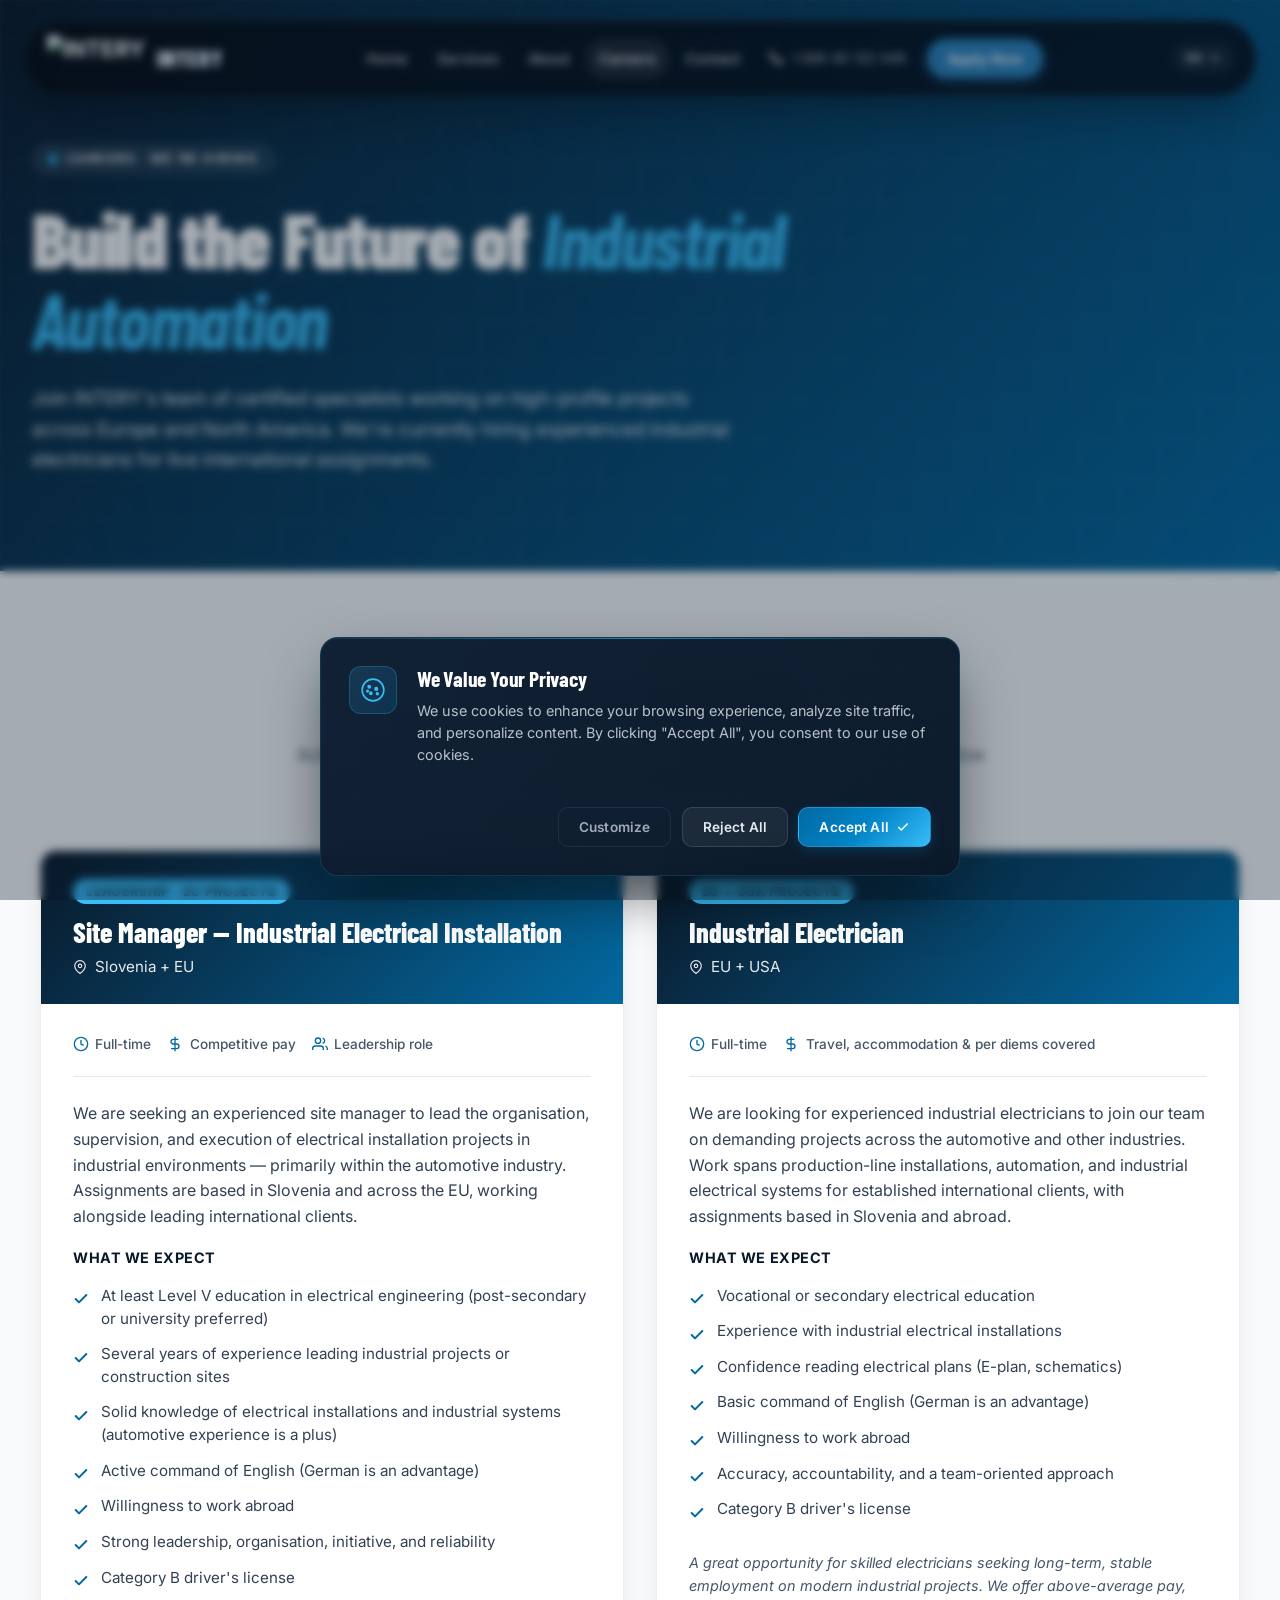
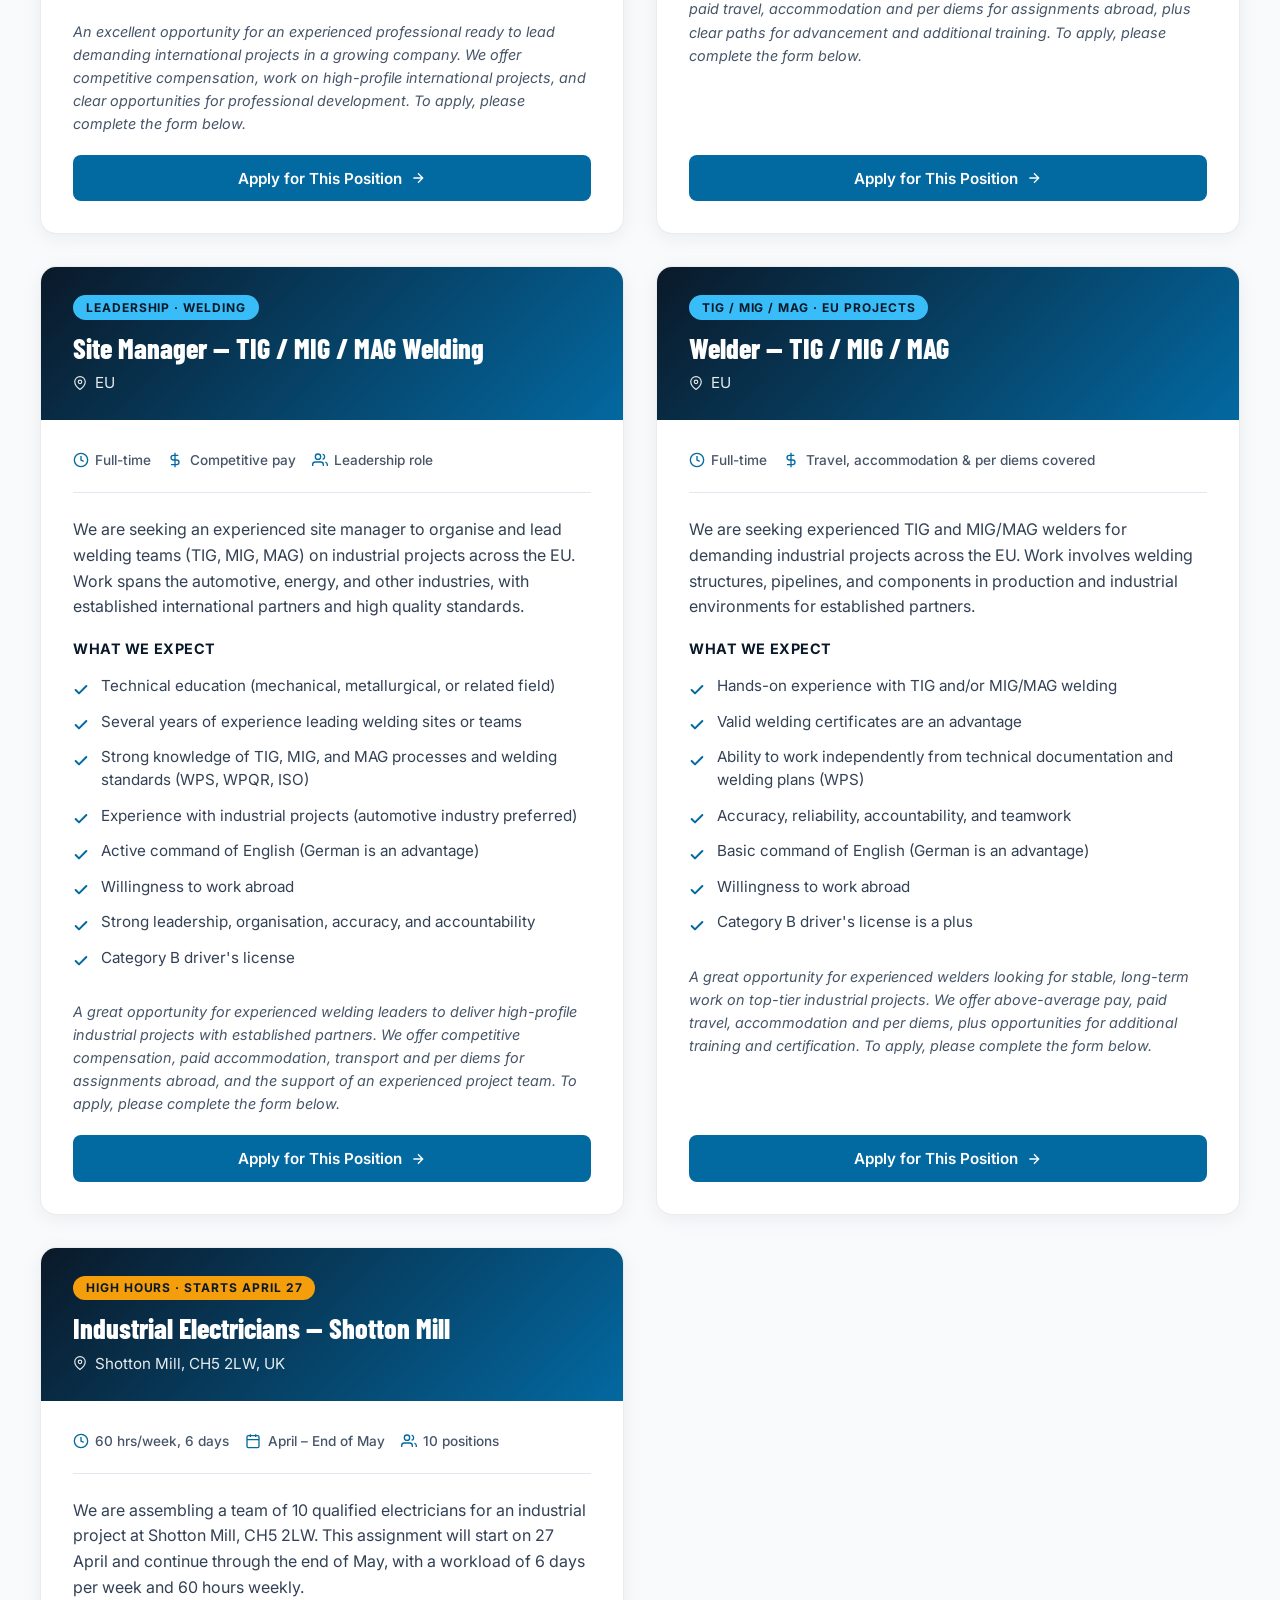
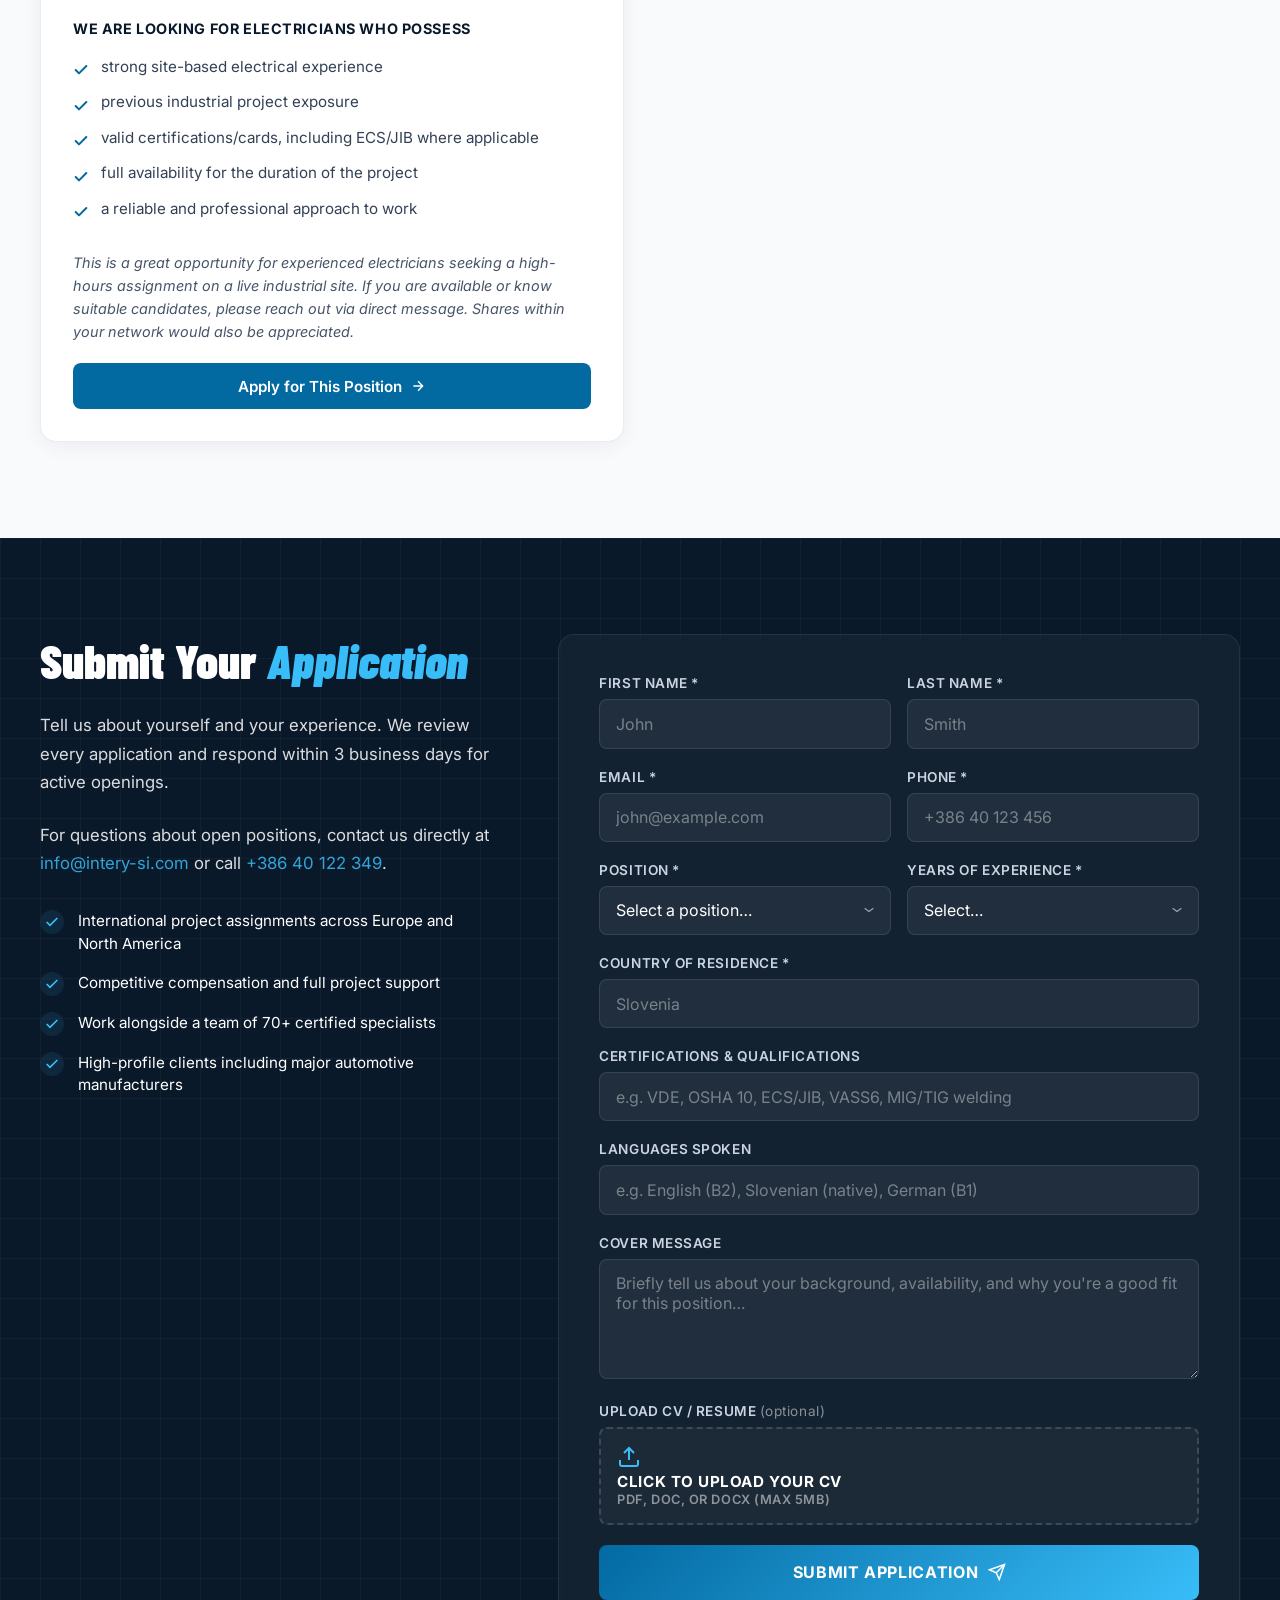
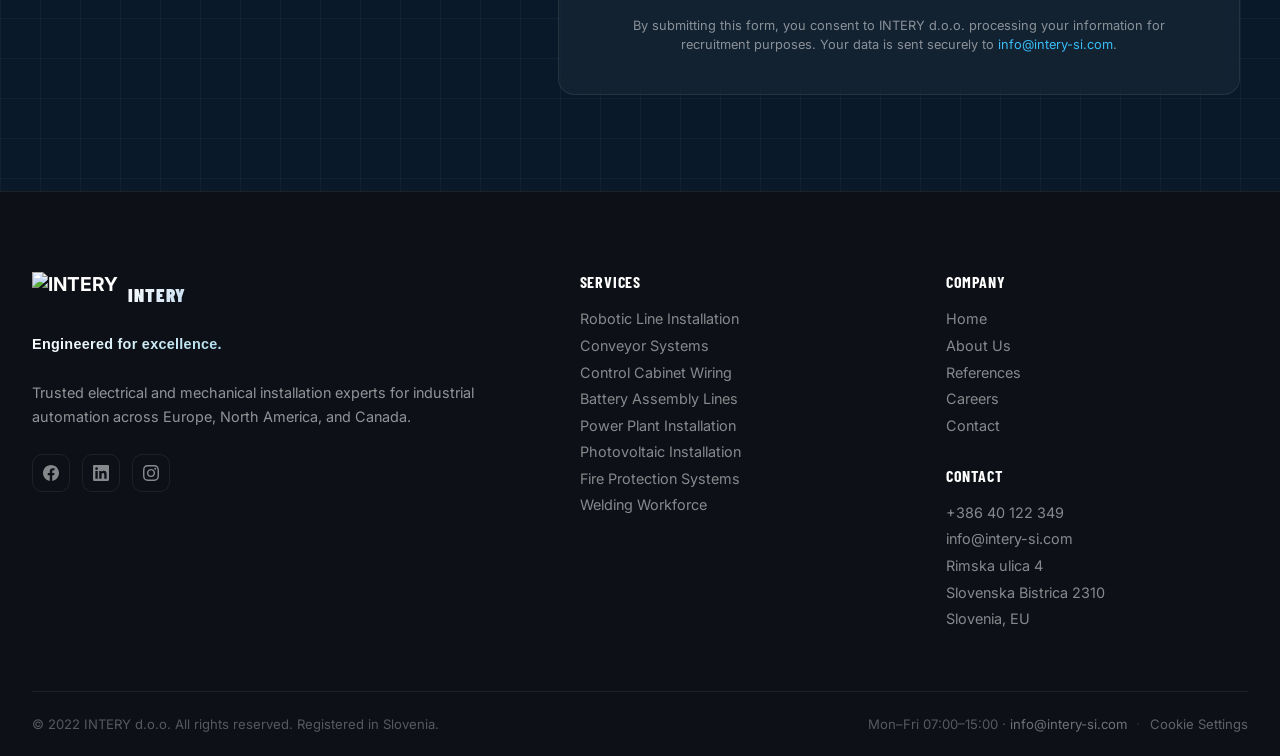
==== commit f7ba89d2: "Add contact form backend and refine site for client preview - Add api/contact.js Vercel edge functio" ====
--- a/careers.html
+++ b/careers.html
@@ -129,6 +129,51 @@
       justify-content: center; gap: .5rem;
     }
     .job-apply-btn:hover { background: #0284c7; }
+
+    /* Mobile-only "Show more positions" toggle — base (hidden on tablet+) */
+    .jobs-toggle {
+      display: none;
+      align-items: center; justify-content: center; gap: .65rem;
+      width: 100%; max-width: 1200px;
+      margin: 1.5rem auto 0;
+      padding: 1rem 1.25rem;
+      background: #fff; color: #0a1929;
+      border: 1px solid rgba(15,23,42,.08);
+      border-radius: 12px;
+      box-shadow: 0 4px 20px rgba(15,23,42,.06);
+      font-family: 'Barlow Condensed', sans-serif;
+      font-size: 1.05rem; font-weight: 700;
+      letter-spacing: .02em; text-transform: uppercase;
+      cursor: pointer;
+      transition: transform .25s ease, box-shadow .25s ease, background .25s ease;
+      -webkit-tap-highlight-color: transparent;
+    }
+    .jobs-toggle:hover { transform: translateY(-2px); box-shadow: 0 10px 40px rgba(15,23,42,.12); }
+    .jobs-toggle:active { transform: translateY(0); }
+    .jobs-toggle-icon {
+      display: inline-flex; align-items: center; justify-content: center;
+      width: 24px; height: 24px;
+      border-radius: 50%;
+      background: #0369A1; color: #fff;
+      font-size: 1.1rem; font-weight: 700; line-height: 1;
+      transition: transform .3s ease;
+    }
+    .jobs-toggle[aria-expanded="true"] .jobs-toggle-icon { transform: rotate(45deg); }
+
+    @keyframes jobCardReveal {
+      from { opacity: 0; transform: translateY(8px); }
+      to   { opacity: 1; transform: translateY(0); }
+    }
+
+    @media (max-width: 767px) {
+      .jobs-grid .job-card-extra { display: none !important; }
+      .jobs-grid.is-expanded .job-card-extra { display: flex !important; animation: jobCardReveal .35s ease both; }
+      .jobs-toggle { display: inline-flex !important; }
+    }
+
+    @media (prefers-reduced-motion: reduce) {
+      .jobs-grid.is-expanded .job-card-extra { animation: none; }
+    }
 
     /* Application form */
     .apply-section {
@@ -357,49 +402,179 @@
       <p data-i18n="jobs.heading_desc">Active assignments for skilled industrial professionals. All positions offer competitive compensation and full project support.</p>
     </div>
 
-    <div class="jobs-grid">
-
-      <!-- Job 1: Scout Motors USA -->
+    <div class="jobs-grid" id="jobs-grid">
+
+      <!-- Job 3: Site Manager — Industrial Electrical Installation -->
       <div class="job-card">
         <div class="job-card-header">
-          <span class="job-badge" data-i18n="j1.badge">Independent Contractor</span>
-          <h3 data-i18n="j1.title">Industrial Electricians — Scout Motors</h3>
+          <span class="job-badge" data-i18n="j3.badge">Leadership · EU Projects</span>
+          <h3 data-i18n="j3.title">Site Manager — Industrial Electrical Installation</h3>
           <div class="job-location">
             <svg viewBox="0 0 24 24" width="14" height="14" fill="none" stroke="currentColor" stroke-width="2"><path d="M21 10c0 7-9 13-9 13s-9-6-9-13a9 9 0 0118 0z"/><circle cx="12" cy="10" r="3"/></svg>
-            Columbia, SC, USA
+            <span data-i18n="j3.location">Slovenia + EU</span>
           </div>
         </div>
         <div class="job-card-body">
           <div class="job-meta">
             <span class="job-meta-item">
               <svg viewBox="0 0 24 24" fill="none" stroke="currentColor" stroke-width="2"><circle cx="12" cy="12" r="10"/><polyline points="12 6 12 12 16 14"/></svg>
-              <span data-i18n="j1.duration">Full project duration</span>
+              <span data-i18n="j3.type">Full-time</span>
             </span>
             <span class="job-meta-item">
               <svg viewBox="0 0 24 24" fill="none" stroke="currentColor" stroke-width="2"><path d="M12 1v22M17 5H9.5a3.5 3.5 0 000 7h5a3.5 3.5 0 010 7H6"/></svg>
-              <span data-i18n="j1.pay">Competitive pay</span>
-            </span>
-          </div>
-          <p data-i18n="j1.intro">We are currently seeking independent electricians to join our team for a project at Scout Motors in Columbia, SC, USA. We are looking for experienced professionals who can work independently and meet the technical and safety requirements of the project.</p>
-          <h4 data-i18n="j1.req_h">Candidate Requirements Include</h4>
+              <span data-i18n="j3.pay">Competitive pay</span>
+            </span>
+            <span class="job-meta-item">
+              <svg viewBox="0 0 24 24" fill="none" stroke="currentColor" stroke-width="2"><path d="M17 21v-2a4 4 0 00-4-4H5a4 4 0 00-4 4v2"/><circle cx="9" cy="7" r="4"/><path d="M23 21v-2a4 4 0 00-3-3.87M16 3.13a4 4 0 010 7.75"/></svg>
+              <span data-i18n="j3.role">Leadership role</span>
+            </span>
+          </div>
+          <p data-i18n="j3.intro">We are seeking an experienced site manager to lead the organisation, supervision, and execution of electrical installation projects in industrial environments — primarily within the automotive industry. Assignments are based in Slovenia and across the EU, working alongside leading international clients.</p>
+          <h4 data-i18n="j3.req_h">What We Expect</h4>
           <ul class="job-requirements">
-            <li data-i18n="j1.req1">Proven experience as an industrial electrician</li>
-            <li data-i18n="j1.req2">Good knowledge of VASS6 standards</li>
-            <li data-i18n="j1.req3">Valid OSHA 10 training</li>
-            <li data-i18n="j1.req4">Own full set of tools required for installation works</li>
-            <li data-i18n="j1.req5">Minimum B2 level of English</li>
-            <li data-i18n="j1.req6">Ability to work independently and professionally on site</li>
+            <li data-i18n="j3.req1">At least Level V education in electrical engineering (post-secondary or university preferred)</li>
+            <li data-i18n="j3.req2">Several years of experience leading industrial projects or construction sites</li>
+            <li data-i18n="j3.req3">Solid knowledge of electrical installations and industrial systems (automotive experience is a plus)</li>
+            <li data-i18n="j3.req4">Active command of English (German is an advantage)</li>
+            <li data-i18n="j3.req5">Willingness to work abroad</li>
+            <li data-i18n="j3.req6">Strong leadership, organisation, initiative, and reliability</li>
+            <li data-i18n="j3.req7">Category B driver's license</li>
           </ul>
-          <p style="font-size:.9rem;color:#475569;font-style:italic;" data-i18n="j1.outro">This is an excellent opportunity for skilled electricians with experience in industrial installations and high project standards. If you meet the above requirements and are interested in the position, please send a direct message for more details.</p>
-          <a href="#apply" class="job-apply-btn" data-position="Industrial Electrician — Scout Motors (Columbia, SC, USA)">
+          <p style="font-size:.9rem;color:#475569;font-style:italic;" data-i18n="j3.outro">An excellent opportunity for an experienced professional ready to lead demanding international projects in a growing company. We offer competitive compensation, work on high-profile international projects, and clear opportunities for professional development. To apply, please complete the form below.</p>
+          <a href="#apply" class="job-apply-btn" data-position="Site Manager — Industrial Electrical Installation (Slovenia + EU)">
             <span data-i18n="job.apply_btn">Apply for This Position</span>
             <svg viewBox="0 0 24 24" width="16" height="16" fill="none" stroke="currentColor" stroke-width="2"><path d="M5 12h14M12 5l7 7-7 7"/></svg>
           </a>
         </div>
       </div>
 
+      <!-- Job 4: Industrial Electrician -->
+      <div class="job-card job-card-extra">
+        <div class="job-card-header">
+          <span class="job-badge" data-i18n="j4.badge">EU + USA Projects</span>
+          <h3 data-i18n="j4.title">Industrial Electrician</h3>
+          <div class="job-location">
+            <svg viewBox="0 0 24 24" width="14" height="14" fill="none" stroke="currentColor" stroke-width="2"><path d="M21 10c0 7-9 13-9 13s-9-6-9-13a9 9 0 0118 0z"/><circle cx="12" cy="10" r="3"/></svg>
+            <span data-i18n="j4.location">EU + USA</span>
+          </div>
+        </div>
+        <div class="job-card-body">
+          <div class="job-meta">
+            <span class="job-meta-item">
+              <svg viewBox="0 0 24 24" fill="none" stroke="currentColor" stroke-width="2"><circle cx="12" cy="12" r="10"/><polyline points="12 6 12 12 16 14"/></svg>
+              <span data-i18n="j4.type">Full-time</span>
+            </span>
+            <span class="job-meta-item">
+              <svg viewBox="0 0 24 24" fill="none" stroke="currentColor" stroke-width="2"><path d="M12 1v22M17 5H9.5a3.5 3.5 0 000 7h5a3.5 3.5 0 010 7H6"/></svg>
+              <span data-i18n="j4.pay">Travel, accommodation & per diems covered</span>
+            </span>
+          </div>
+          <p data-i18n="j4.intro">We are looking for experienced industrial electricians to join our team on demanding projects across the automotive and other industries. Work spans production-line installations, automation, and industrial electrical systems for established international clients, with assignments based in Slovenia and abroad.</p>
+          <h4 data-i18n="j4.req_h">What We Expect</h4>
+          <ul class="job-requirements">
+            <li data-i18n="j4.req1">Vocational or secondary electrical education</li>
+            <li data-i18n="j4.req2">Experience with industrial electrical installations</li>
+            <li data-i18n="j4.req3">Confidence reading electrical plans (E-plan, schematics)</li>
+            <li data-i18n="j4.req4">Basic command of English (German is an advantage)</li>
+            <li data-i18n="j4.req5">Willingness to work abroad</li>
+            <li data-i18n="j4.req6">Accuracy, accountability, and a team-oriented approach</li>
+            <li data-i18n="j4.req7">Category B driver's license</li>
+          </ul>
+          <p style="font-size:.9rem;color:#475569;font-style:italic;" data-i18n="j4.outro">A great opportunity for skilled electricians seeking long-term, stable employment on modern industrial projects. We offer above-average pay, paid travel, accommodation and per diems for assignments abroad, plus clear paths for advancement and additional training. To apply, please complete the form below.</p>
+          <a href="#apply" class="job-apply-btn" data-position="Industrial Electrician (EU + USA)">
+            <span data-i18n="job.apply_btn">Apply for This Position</span>
+            <svg viewBox="0 0 24 24" width="16" height="16" fill="none" stroke="currentColor" stroke-width="2"><path d="M5 12h14M12 5l7 7-7 7"/></svg>
+          </a>
+        </div>
+      </div>
+
+      <!-- Job 5: Site Manager — TIG/MIG/MAG Welding -->
+      <div class="job-card job-card-extra">
+        <div class="job-card-header">
+          <span class="job-badge" data-i18n="j5.badge">Leadership · Welding</span>
+          <h3 data-i18n="j5.title">Site Manager — TIG / MIG / MAG Welding</h3>
+          <div class="job-location">
+            <svg viewBox="0 0 24 24" width="14" height="14" fill="none" stroke="currentColor" stroke-width="2"><path d="M21 10c0 7-9 13-9 13s-9-6-9-13a9 9 0 0118 0z"/><circle cx="12" cy="10" r="3"/></svg>
+            <span data-i18n="j5.location">EU</span>
+          </div>
+        </div>
+        <div class="job-card-body">
+          <div class="job-meta">
+            <span class="job-meta-item">
+              <svg viewBox="0 0 24 24" fill="none" stroke="currentColor" stroke-width="2"><circle cx="12" cy="12" r="10"/><polyline points="12 6 12 12 16 14"/></svg>
+              <span data-i18n="j5.type">Full-time</span>
+            </span>
+            <span class="job-meta-item">
+              <svg viewBox="0 0 24 24" fill="none" stroke="currentColor" stroke-width="2"><path d="M12 1v22M17 5H9.5a3.5 3.5 0 000 7h5a3.5 3.5 0 010 7H6"/></svg>
+              <span data-i18n="j5.pay">Competitive pay</span>
+            </span>
+            <span class="job-meta-item">
+              <svg viewBox="0 0 24 24" fill="none" stroke="currentColor" stroke-width="2"><path d="M17 21v-2a4 4 0 00-4-4H5a4 4 0 00-4 4v2"/><circle cx="9" cy="7" r="4"/><path d="M23 21v-2a4 4 0 00-3-3.87M16 3.13a4 4 0 010 7.75"/></svg>
+              <span data-i18n="j5.role">Leadership role</span>
+            </span>
+          </div>
+          <p data-i18n="j5.intro">We are seeking an experienced site manager to organise and lead welding teams (TIG, MIG, MAG) on industrial projects across the EU. Work spans the automotive, energy, and other industries, with established international partners and high quality standards.</p>
+          <h4 data-i18n="j5.req_h">What We Expect</h4>
+          <ul class="job-requirements">
+            <li data-i18n="j5.req1">Technical education (mechanical, metallurgical, or related field)</li>
+            <li data-i18n="j5.req2">Several years of experience leading welding sites or teams</li>
+            <li data-i18n="j5.req3">Strong knowledge of TIG, MIG, and MAG processes and welding standards (WPS, WPQR, ISO)</li>
+            <li data-i18n="j5.req4">Experience with industrial projects (automotive industry preferred)</li>
+            <li data-i18n="j5.req5">Active command of English (German is an advantage)</li>
+            <li data-i18n="j5.req6">Willingness to work abroad</li>
+            <li data-i18n="j5.req7">Strong leadership, organisation, accuracy, and accountability</li>
+            <li data-i18n="j5.req8">Category B driver's license</li>
+          </ul>
+          <p style="font-size:.9rem;color:#475569;font-style:italic;" data-i18n="j5.outro">A great opportunity for experienced welding leaders to deliver high-profile industrial projects with established partners. We offer competitive compensation, paid accommodation, transport and per diems for assignments abroad, and the support of an experienced project team. To apply, please complete the form below.</p>
+          <a href="#apply" class="job-apply-btn" data-position="Site Manager — TIG/MIG/MAG Welding (EU)">
+            <span data-i18n="job.apply_btn">Apply for This Position</span>
+            <svg viewBox="0 0 24 24" width="16" height="16" fill="none" stroke="currentColor" stroke-width="2"><path d="M5 12h14M12 5l7 7-7 7"/></svg>
+          </a>
+        </div>
+      </div>
+
+      <!-- Job 6: Welder — TIG/MIG/MAG -->
+      <div class="job-card job-card-extra">
+        <div class="job-card-header">
+          <span class="job-badge" data-i18n="j6.badge">TIG / MIG / MAG · EU Projects</span>
+          <h3 data-i18n="j6.title">Welder — TIG / MIG / MAG</h3>
+          <div class="job-location">
+            <svg viewBox="0 0 24 24" width="14" height="14" fill="none" stroke="currentColor" stroke-width="2"><path d="M21 10c0 7-9 13-9 13s-9-6-9-13a9 9 0 0118 0z"/><circle cx="12" cy="10" r="3"/></svg>
+            <span data-i18n="j6.location">EU</span>
+          </div>
+        </div>
+        <div class="job-card-body">
+          <div class="job-meta">
+            <span class="job-meta-item">
+              <svg viewBox="0 0 24 24" fill="none" stroke="currentColor" stroke-width="2"><circle cx="12" cy="12" r="10"/><polyline points="12 6 12 12 16 14"/></svg>
+              <span data-i18n="j6.type">Full-time</span>
+            </span>
+            <span class="job-meta-item">
+              <svg viewBox="0 0 24 24" fill="none" stroke="currentColor" stroke-width="2"><path d="M12 1v22M17 5H9.5a3.5 3.5 0 000 7h5a3.5 3.5 0 010 7H6"/></svg>
+              <span data-i18n="j6.pay">Travel, accommodation & per diems covered</span>
+            </span>
+          </div>
+          <p data-i18n="j6.intro">We are seeking experienced TIG and MIG/MAG welders for demanding industrial projects across the EU. Work involves welding structures, pipelines, and components in production and industrial environments for established partners.</p>
+          <h4 data-i18n="j6.req_h">What We Expect</h4>
+          <ul class="job-requirements">
+            <li data-i18n="j6.req1">Hands-on experience with TIG and/or MIG/MAG welding</li>
+            <li data-i18n="j6.req2">Valid welding certificates are an advantage</li>
+            <li data-i18n="j6.req3">Ability to work independently from technical documentation and welding plans (WPS)</li>
+            <li data-i18n="j6.req4">Accuracy, reliability, accountability, and teamwork</li>
+            <li data-i18n="j6.req5">Basic command of English (German is an advantage)</li>
+            <li data-i18n="j6.req6">Willingness to work abroad</li>
+            <li data-i18n="j6.req7">Category B driver's license is a plus</li>
+          </ul>
+          <p style="font-size:.9rem;color:#475569;font-style:italic;" data-i18n="j6.outro">A great opportunity for experienced welders looking for stable, long-term work on top-tier industrial projects. We offer above-average pay, paid travel, accommodation and per diems, plus opportunities for additional training and certification. To apply, please complete the form below.</p>
+          <a href="#apply" class="job-apply-btn" data-position="Welder — TIG/MIG/MAG (EU)">
+            <span data-i18n="job.apply_btn">Apply for This Position</span>
+            <svg viewBox="0 0 24 24" width="16" height="16" fill="none" stroke="currentColor" stroke-width="2"><path d="M5 12h14M12 5l7 7-7 7"/></svg>
+          </a>
+        </div>
+      </div>
+
       <!-- Job 2: Shotton Mill UK -->
-      <div class="job-card">
+      <div class="job-card job-card-extra">
         <div class="job-card-header">
           <span class="job-badge urgent" data-i18n="j2.badge">High Hours · Starts April 27</span>
           <h3 data-i18n="j2.title">Industrial Electricians — Shotton Mill</h3>
@@ -441,6 +616,10 @@
       </div>
 
     </div>
+    <button type="button" id="jobs-toggle" class="jobs-toggle" aria-expanded="false" aria-controls="jobs-grid">
+      <span class="jobs-toggle-label" data-i18n="jobs.show_more">Show more positions</span>
+      <span class="jobs-toggle-icon" aria-hidden="true">+</span>
+    </button>
   </div>
 </section>
 
@@ -473,12 +652,9 @@
       </div>
 
       <div class="apply-form-wrapper">
-        <form class="apply-form" id="applicationForm" action="https://api.web3forms.com/submit" method="POST" enctype="multipart/form-data">
-          <!-- Replace this with your Web3Forms access key -->
-          <input type="hidden" name="access_key" value="YOUR_WEB3FORMS_ACCESS_KEY">
-          <input type="hidden" name="subject" value="New Job Application — INTERY Careers">
-          <input type="hidden" name="from_name" value="INTERY Careers Application">
-          <input type="hidden" name="redirect" value="false">
+        <form class="apply-form" id="applicationForm" action="/api/contact" method="POST" enctype="multipart/form-data" novalidate>
+          <input type="hidden" name="_type" value="application">
+          <input type="text" name="_honey" tabindex="-1" autocomplete="off" style="position:absolute;left:-9999px;width:1px;height:1px;opacity:0;" aria-hidden="true">
 
           <div class="apply-form-row">
             <div class="apply-form-group">
@@ -507,7 +683,10 @@
               <label for="position" data-i18n="form.position">Position *</label>
               <select id="position" name="position" required>
                 <option value="" data-i18n="form.position_ph">Select a position…</option>
-                <option value="Industrial Electrician — Scout Motors (Columbia, SC, USA)" data-i18n="form.pos_scout">Electrician — Scout Motors (USA)</option>
+                <option value="Site Manager — Industrial Electrical Installation (Slovenia + EU)" data-i18n="form.pos_site_mgr_electrical">Site Manager — Electrical Installation (Slovenia + EU)</option>
+                <option value="Industrial Electrician (EU + USA)" data-i18n="form.pos_industrial_electrician">Industrial Electrician (EU + USA)</option>
+                <option value="Site Manager — TIG/MIG/MAG Welding (EU)" data-i18n="form.pos_site_mgr_welding">Site Manager — Welding TIG/MIG/MAG (EU)</option>
+                <option value="Welder — TIG/MIG/MAG (EU)" data-i18n="form.pos_welder">Welder — TIG/MIG/MAG (EU)</option>
                 <option value="Industrial Electrician — Shotton Mill (CH5 2LW, UK)" data-i18n="form.pos_shotton">Electrician — Shotton Mill (UK)</option>
                 <option value="Industrial Electrician — General Application" data-i18n="form.pos_general">Electrician — General Application</option>
                 <option value="Other" data-i18n="form.pos_other">Other</option>
@@ -583,6 +762,7 @@
           <img src="img/logo-transparent.png" alt="INTERY" class="footer-logo-img">
           <span class="brand-text">INTERY</span>
         </a>
+        <p class="footer-slogan" data-i18n="footer.slogan">Engineered for excellence.</p>
         <p data-i18n="footer.desc">Trusted electrical and mechanical installation experts for industrial automation across Europe, North America, and Canada.</p>
         <div class="footer-social-icons">
           <a href="https://www.facebook.com/profile.php?id=61560681279685" target="_blank" rel="noopener" aria-label="Facebook" class="footer-social-icon">
@@ -688,7 +868,7 @@
   }
 });
 
-// Form submission with Web3Forms
+// Form submission via Vercel function → Resend → info@intery-si.com
 const form = document.getElementById('applicationForm');
 const submitBtn = document.getElementById('submitBtn');
 const formStatus = document.getElementById('formStatus');
@@ -703,13 +883,14 @@
   const formData = new FormData(form);
 
   try {
-    const response = await fetch('https://api.web3forms.com/submit', { method: 'POST', body: formData });
-    const result = await response.json();
-    if (result.success) {
+    const response = await fetch('/api/contact', { method: 'POST', body: formData });
+    const result = await response.json().catch(() => ({}));
+    if (response.ok && result.success) {
       formStatus.className = 'form-status success';
       formStatus.textContent = tr('form.submit_success');
       form.reset();
       fileNameDisplay.classList.remove('has-file');
+      fileNameDisplay.textContent = '';
     } else {
       formStatus.className = 'form-status error';
       formStatus.textContent = '⚠ ' + (result.message || tr('form.submit_default_error'));
--- a/css/style.css
+++ b/css/style.css
@@ -313,13 +313,13 @@
 }
 
 /* Progressive room-claim: drop low-priority links before the phone gets clipped */
+@media (max-width: 1280px) and (min-width: 993px) {
+  .navbar-nav .nav-item:has(> .nav-link[data-i18n="nav.references"]) { display: none; }
+}
 @media (max-width: 1180px) and (min-width: 993px) {
-  .navbar-nav .nav-item:has(> .nav-link[data-i18n="nav.references"]) { display: none; }
-}
-@media (max-width: 1080px) and (min-width: 993px) {
   .navbar-nav .nav-item:has(> .nav-link[data-i18n="nav.about"]) { display: none; }
 }
-@media (max-width: 1020px) and (min-width: 993px) {
+@media (max-width: 1100px) and (min-width: 993px) {
   .navbar-nav .nav-item:has(> .nav-link[data-i18n="nav.contact"]) { display: none; }
 }
 .cta-button:hover {
@@ -426,6 +426,15 @@
 }
 @media (min-width: 993px) {
   .navbar-nav { display: flex !important; }
+  .navbar-container { max-width: 1320px; }
+  .navbar { padding: 14px 22px; gap: 12px; }
+  .navbar-brand { font-size: 1.4rem; gap: 12px; }
+  .navbar-logo-img { height: 46px; }
+  .nav-link { padding: 11px 14px; font-size: .92rem; }
+  .nav-phone { padding: 10px 14px; font-size: .85rem; gap: 7px; }
+  .nav-phone svg { width: 15px; height: 15px; }
+  .cta-button { padding: 11px 20px !important; font-size: .9rem !important; margin-left: 6px; }
+  .lang-dropdown-btn { padding: 8px 14px; font-size: .78rem; }
 }
 
 /* ── LANGUAGE SWITCHER DROPDOWN ──────────────────────────── */
@@ -454,7 +463,7 @@
 .lang-dropdown-label { display: inline-flex; align-items: center; gap: 6px; }
 .lang-dropdown-name { white-space: nowrap; }
 .lang-dropdown-code { white-space: nowrap; opacity: .7; }
-@media (max-width: 1280px) and (min-width: 993px) {
+@media (max-width: 1380px) and (min-width: 993px) {
   .lang-dropdown-name { display: none; }
   .lang-dropdown-code { opacity: 1; }
 }
@@ -1195,7 +1204,19 @@
   padding: 2.5rem;
 }
 
-.contact-form { display: flex; flex-direction: column; gap: 1.2rem; }
+.contact-form { display: flex; flex-direction: column; gap: 1.2rem; position: relative; }
+.contact-form .form-status {
+  font-size: .9rem; padding: .75rem 1rem; border-radius: var(--radius-sm, 6px);
+  display: none; line-height: 1.45;
+}
+.contact-form .form-status.success {
+  display: block; background: rgba(34,197,94,.12); color: #4ade80;
+  border: 1px solid rgba(34,197,94,.3);
+}
+.contact-form .form-status.error {
+  display: block; background: rgba(239,68,68,.12); color: #fca5a5;
+  border: 1px solid rgba(239,68,68,.3);
+}
 .form-row { display: grid; grid-template-columns: 1fr 1fr; gap: 1.2rem; }
 .form-group { display: flex; flex-direction: column; gap: .5rem; }
 .form-group label {
@@ -1252,6 +1273,17 @@
   color: #fff; font-weight: 700; font-size: 1.2rem;
   margin-bottom: 1rem;
   width: fit-content;
+}
+.footer-slogan {
+  font-family: var(--font-heading);
+  font-size: 1.05rem;
+  font-weight: 600;
+  letter-spacing: .02em;
+  background: linear-gradient(135deg, #fff 0%, var(--green-light) 100%);
+  -webkit-background-clip: text;
+  -webkit-text-fill-color: transparent;
+  background-clip: text;
+  margin: 0 0 1rem;
 }
 .footer-brand-col p {
   font-size: .9rem; line-height: 1.7;
@@ -1346,6 +1378,46 @@
   .hero-stats-bar { gap: 1.2rem; flex-wrap: wrap; }
 }
 
+/* Services mobile-only "Show more" toggle — base (hidden on tablet+) */
+.services-toggle {
+  display: none;
+  align-items: center;
+  justify-content: center;
+  gap: .65rem;
+  width: 100%;
+  margin-top: 1.25rem;
+  padding: .95rem 1.25rem;
+  background: var(--light-card);
+  color: var(--text-on-light);
+  border: 1px solid rgba(0,0,0,.08);
+  border-radius: var(--radius-lg);
+  box-shadow: var(--shadow-card);
+  font-family: var(--font-heading);
+  font-size: .95rem;
+  font-weight: 600;
+  letter-spacing: .01em;
+  cursor: pointer;
+  transition: transform .25s ease, box-shadow .25s ease, background .25s ease;
+  -webkit-tap-highlight-color: transparent;
+}
+.services-toggle:hover { transform: translateY(-2px); box-shadow: var(--shadow-card-hover); }
+.services-toggle:active { transform: translateY(0); }
+.services-toggle-icon {
+  display: inline-flex; align-items: center; justify-content: center;
+  width: 22px; height: 22px;
+  border-radius: 50%;
+  background: var(--green);
+  color: #fff;
+  font-size: 1rem; font-weight: 700; line-height: 1;
+  transition: transform .3s ease;
+}
+.services-toggle[aria-expanded="true"] .services-toggle-icon { transform: rotate(45deg); }
+
+@keyframes serviceCardReveal {
+  from { opacity: 0; transform: translateY(8px); }
+  to   { opacity: 1; transform: translateY(0); }
+}
+
 @media (max-width: 700px) {
   .container { padding: 0 1.25rem; }
   .services-grid { grid-template-columns: 1fr; }
@@ -1361,6 +1433,17 @@
   .contact-form-wrapper { padding: 1.5rem; }
 }
 
+/* Mobile-only collapse for services grid (below iPad portrait) */
+@media (max-width: 767px) {
+  .services-grid .service-card-extra { display: none !important; }
+  .services-grid.is-expanded .service-card-extra { display: block !important; animation: serviceCardReveal .35s ease both; }
+  .services-toggle { display: inline-flex !important; }
+}
+
+@media (prefers-reduced-motion: reduce) {
+  .services-grid.is-expanded .service-card-extra { animation: none; }
+}
+
 @media (max-width: 480px) {
   .navbar-container { width: calc(100% - 20px); top: 12px; }
   .hero-title { font-size: clamp(3rem, 12vw, 5rem); }
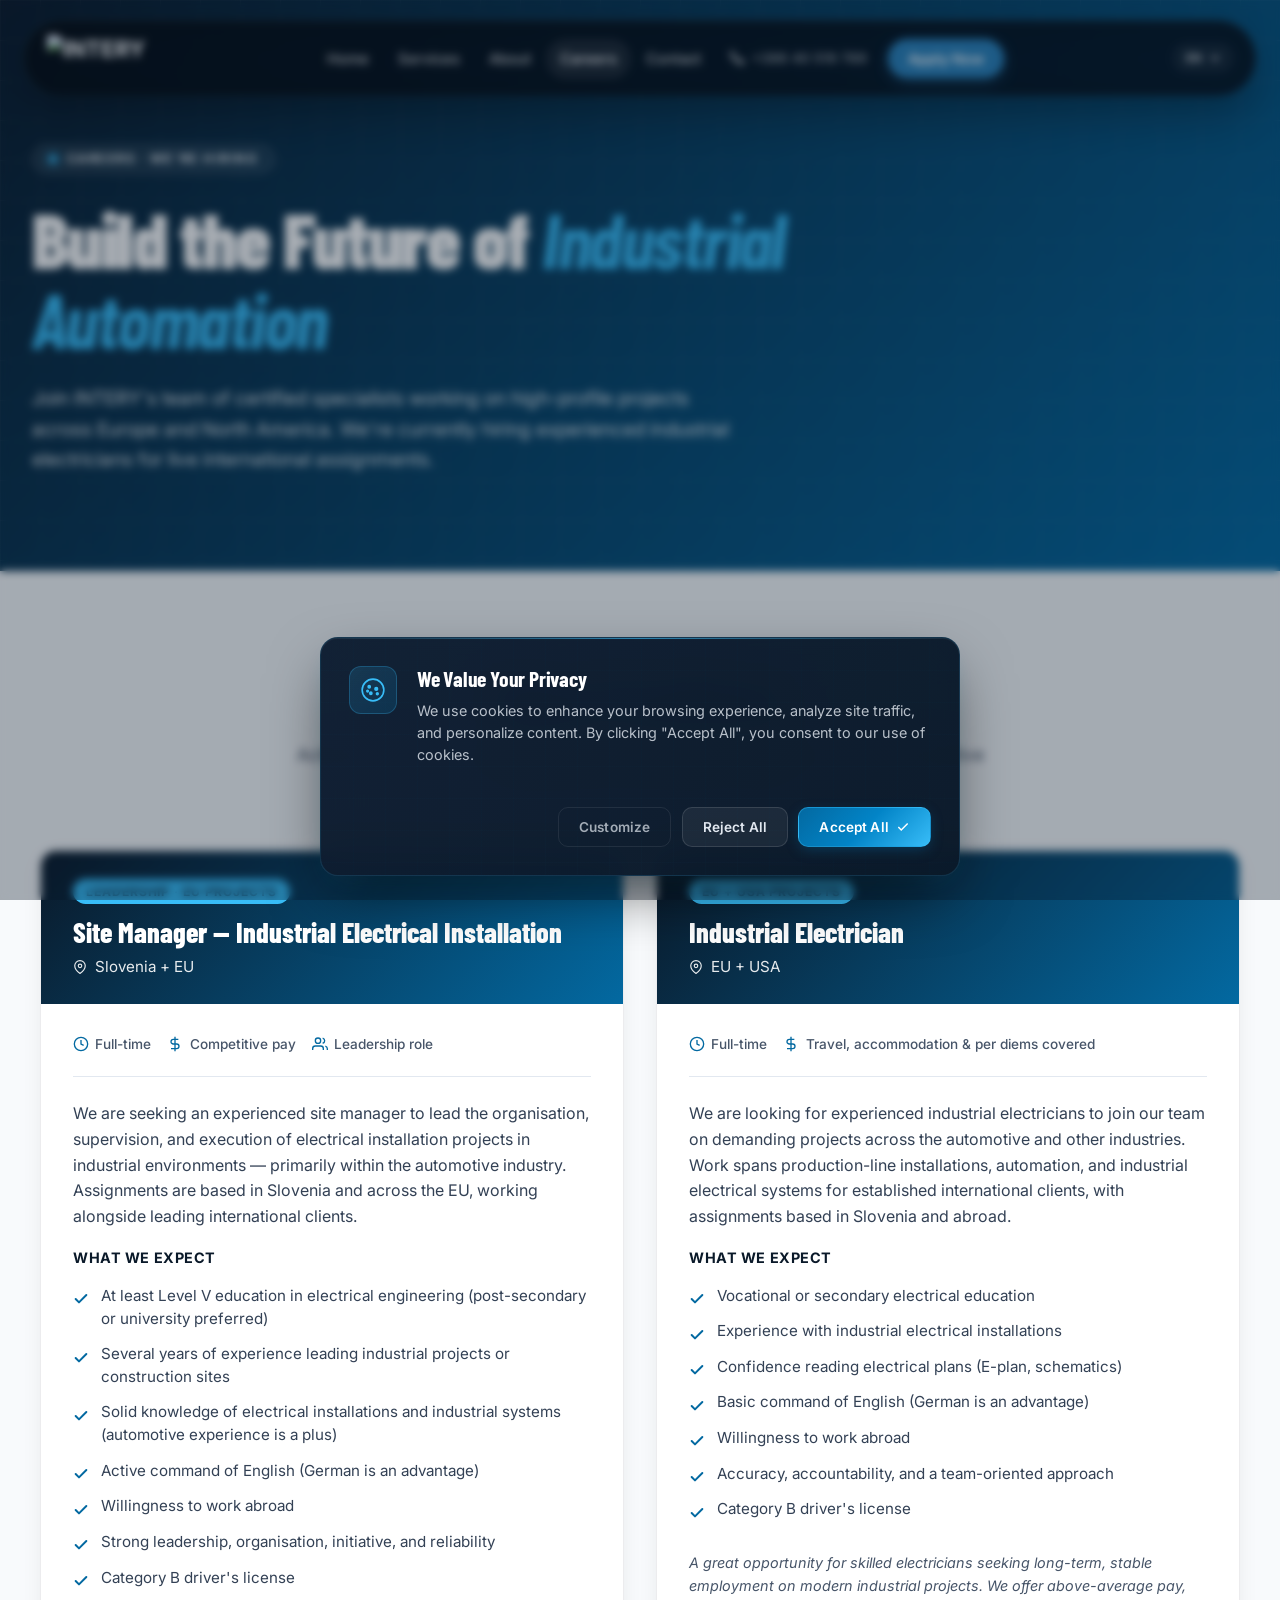
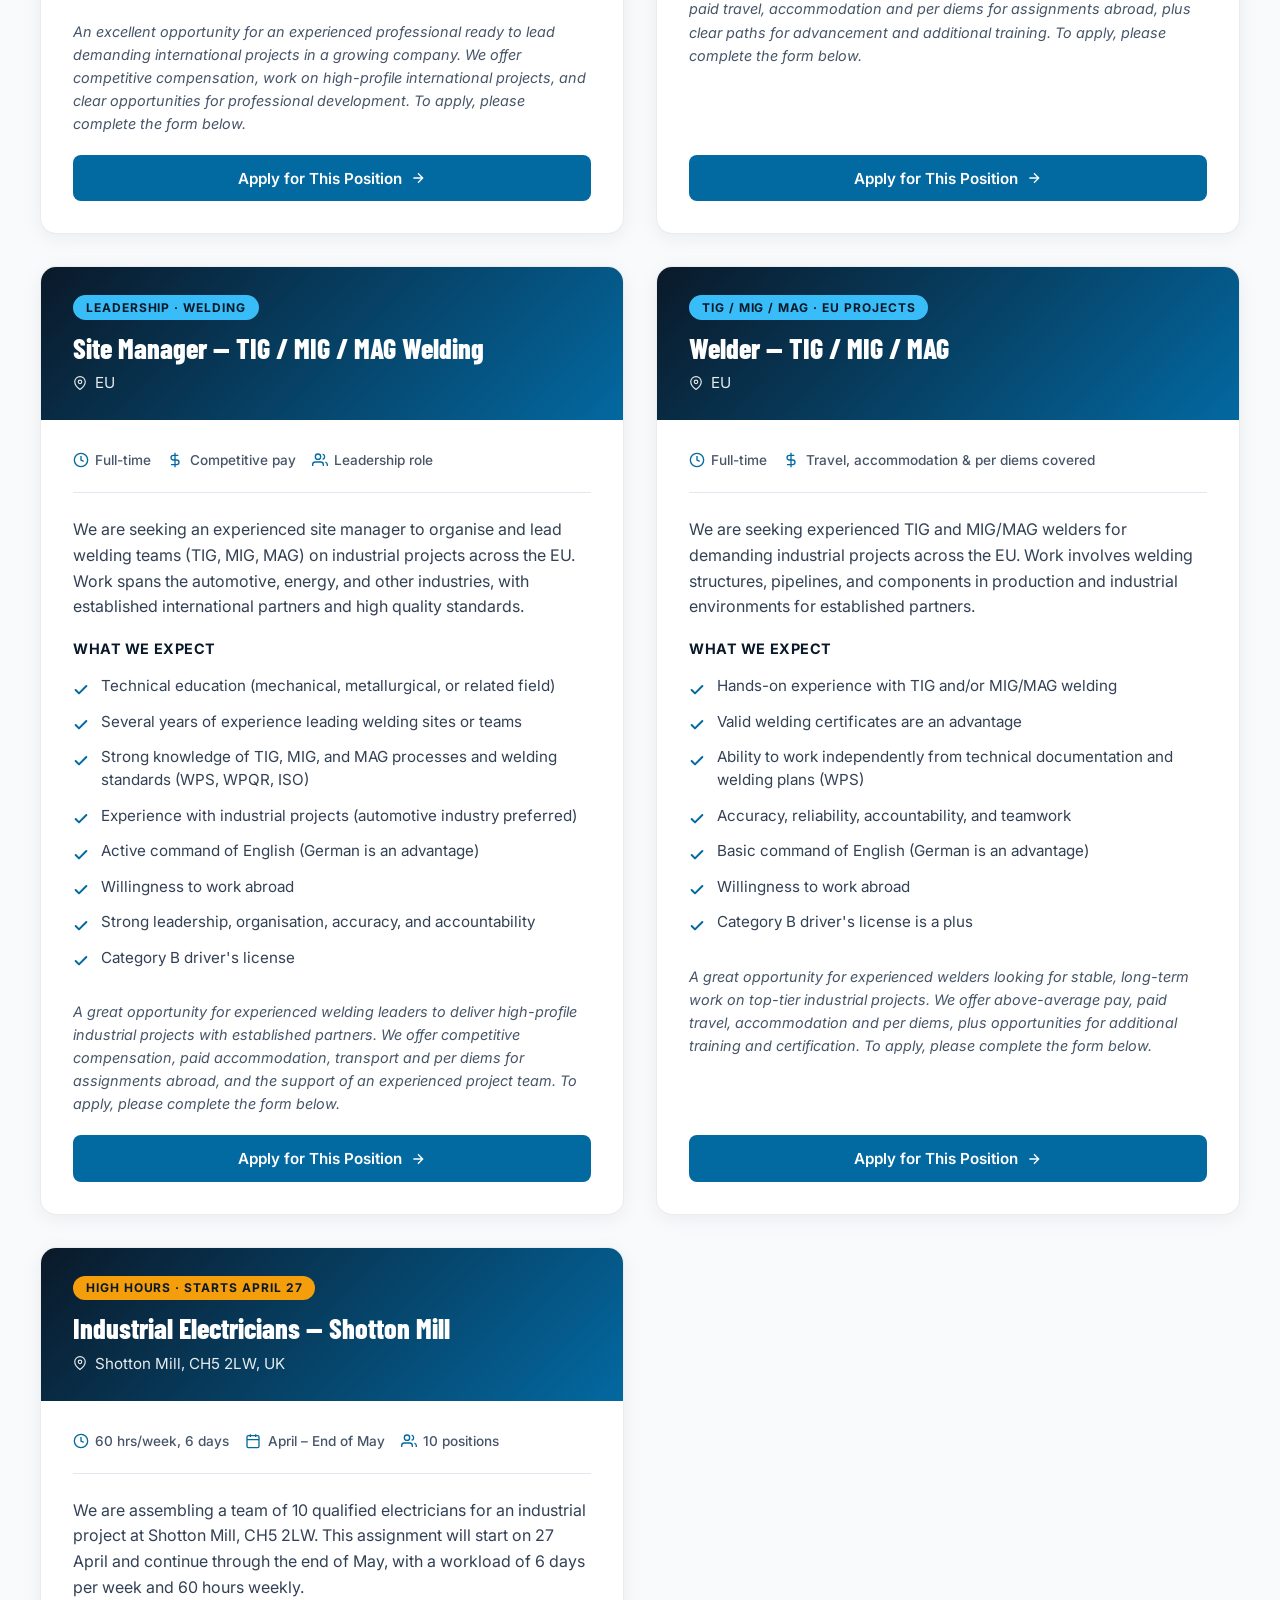
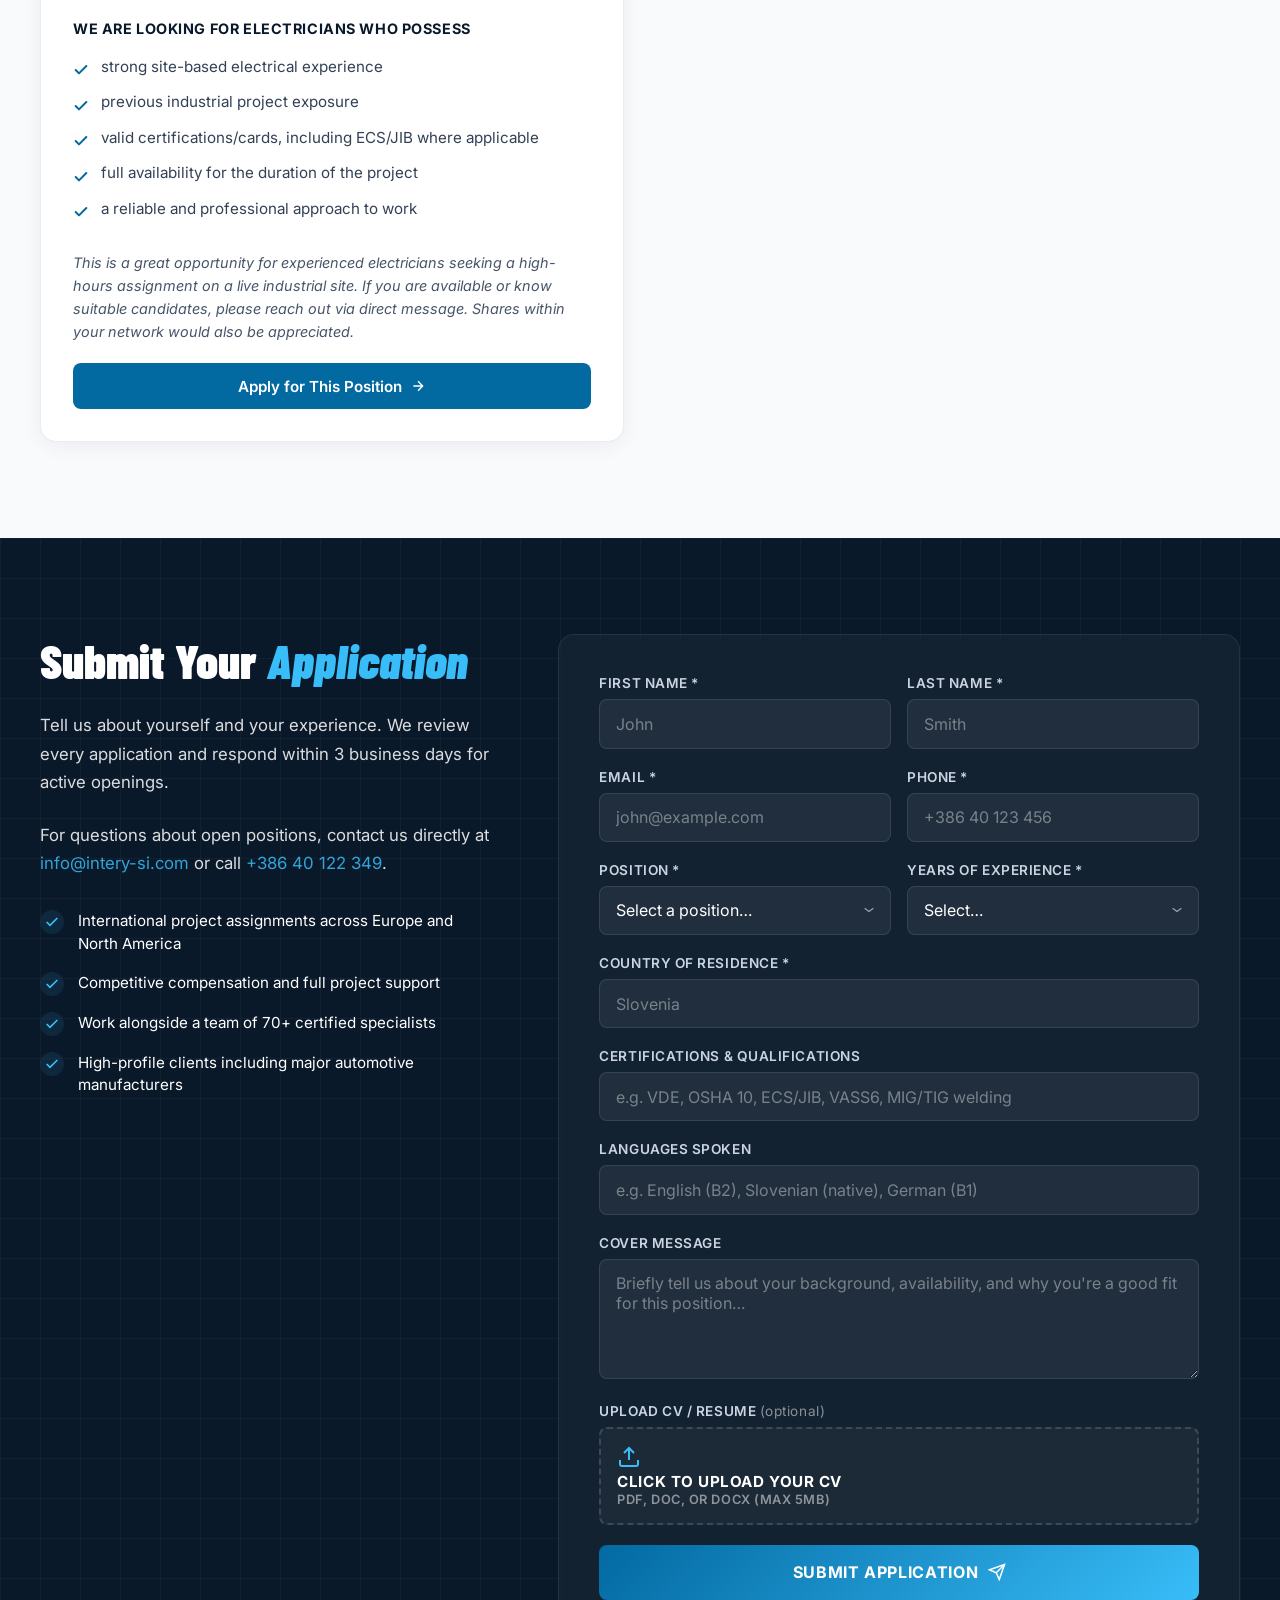
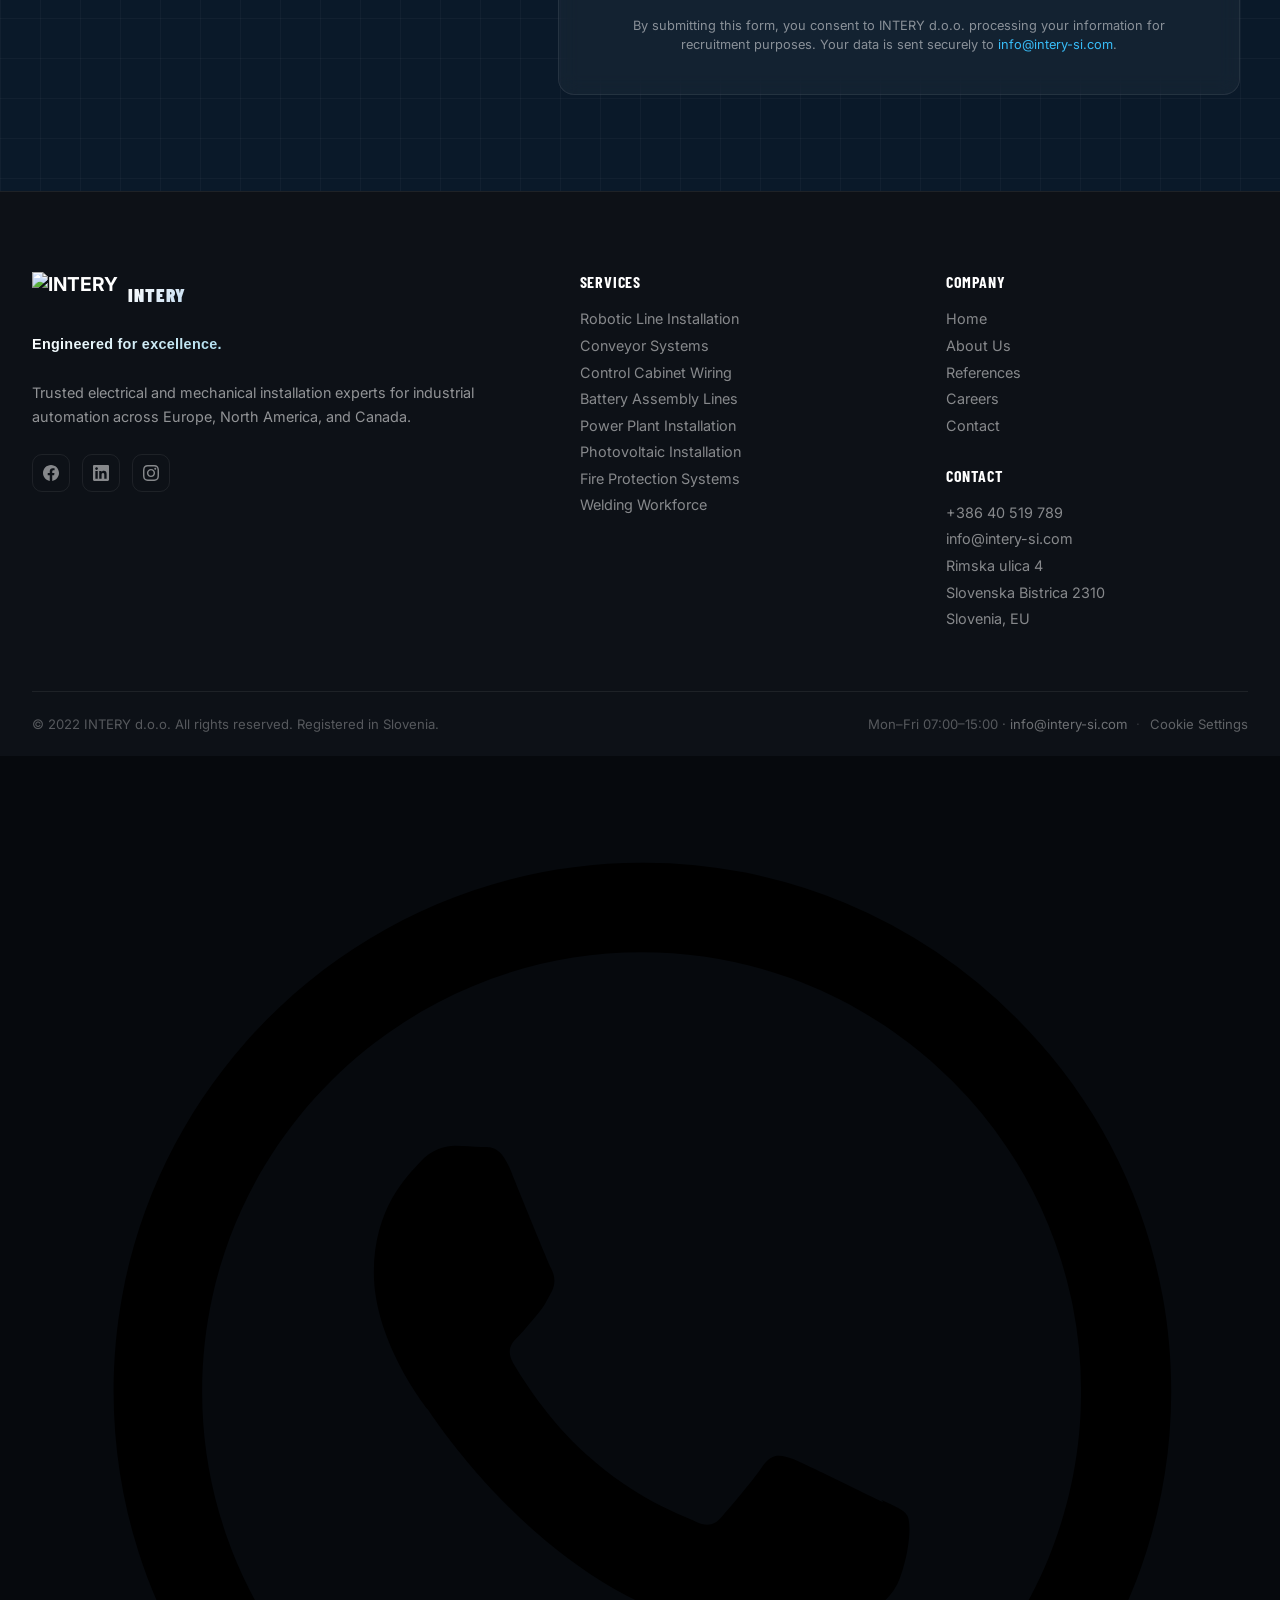
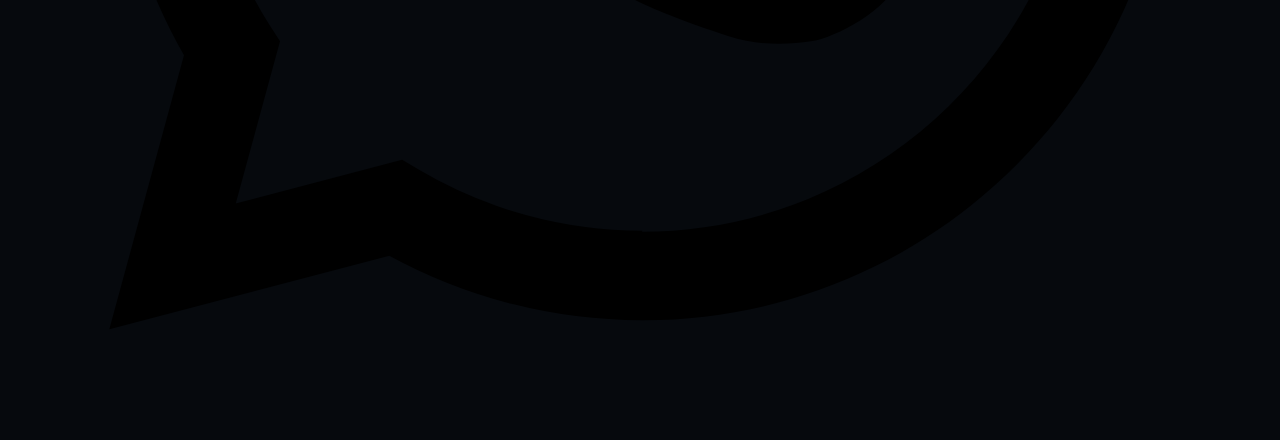
==== commit 4906842a: "Add branded i18n auto-replies and redesigned client email - Visitor receives confirmation email in t" ====
--- a/careers.html
+++ b/careers.html
@@ -311,7 +311,6 @@
   <div class="navbar">
     <a href="index.html" class="navbar-brand">
       <img src="img/logo-transparent.png" alt="INTERY" class="navbar-logo-img">
-      <span class="brand-text">INTERY</span>
     </a>
     <ul class="navbar-nav" id="navbarNav">
       <li class="nav-item"><a href="index.html" class="nav-link" data-i18n="nav.home">Home</a></li>
@@ -321,8 +320,8 @@
       <li class="nav-item"><a href="careers.html" class="nav-link active" data-i18n="nav.careers">Careers</a></li>
       <li class="nav-item"><a href="index.html#contact" class="nav-link" data-i18n="nav.contact">Contact</a></li>
       <li class="nav-item">
-        <a href="tel:+38640122349" class="nav-phone">
-          <svg viewBox="0 0 24 24" width="13" height="13" fill="currentColor"><path d="M22 16.92v3a2 2 0 01-2.18 2 19.79 19.79 0 01-8.63-3.07A19.5 19.5 0 013.07 11.5a19.79 19.79 0 01-3.07-8.67A2 2 0 012 .67h3a2 2 0 012 1.72c.127.96.361 1.903.7 2.81a2 2 0 01-.45 2.11L6.91 8.09a16 16 0 006 6l.75-.75a2 2 0 012.11-.45c.907.339 1.85.573 2.81.7A2 2 0 0122 16.92z"/></svg><span class="nav-phone-num">+386 40 122 349</span></a>
+        <a href="tel:+38640519789" class="nav-phone">
+          <svg viewBox="0 0 24 24" width="13" height="13" fill="currentColor"><path d="M22 16.92v3a2 2 0 01-2.18 2 19.79 19.79 0 01-8.63-3.07A19.5 19.5 0 013.07 11.5a19.79 19.79 0 01-3.07-8.67A2 2 0 012 .67h3a2 2 0 012 1.72c.127.96.361 1.903.7 2.81a2 2 0 01-.45 2.11L6.91 8.09a16 16 0 006 6l.75-.75a2 2 0 012.11-.45c.907.339 1.85.573 2.81.7A2 2 0 0122 16.92z"/></svg><span class="nav-phone-num">+386 40 519 789</span></a>
       </li>
       <li class="nav-item"><a href="#apply" class="cta-button" data-i18n="nav.apply_now">Apply Now</a></li>
     </ul>
@@ -351,7 +350,6 @@
   <div class="mobile-menu-header">
     <a href="index.html" class="mobile-menu-brand">
       <img src="img/logo-transparent.png" alt="INTERY" class="navbar-logo-img">
-      <span class="brand-text">INTERY</span>
     </a>
     <button class="mobile-menu-close" id="mobileMenuClose" aria-label="Close">×</button>
   </div>
@@ -379,7 +377,7 @@
   </div>
   <div class="mobile-cta">
     <a href="#apply" class="mobile-cta-button" data-i18n="nav.apply_now">Apply Now</a>
-    <a href="tel:+38640122349" class="mobile-phone-link">+386 40 122 349</a>
+    <a href="tel:+38640519789" class="mobile-phone-link">+386 40 519 789</a>
   </div>
 </div>
 
@@ -630,7 +628,7 @@
       <div class="apply-info">
         <h2 data-i18n="apply.title">Submit Your <em>Application</em></h2>
         <p data-i18n="apply.desc1">Tell us about yourself and your experience. We review every application and respond within 3 business days for active openings.</p>
-        <p data-i18n="apply.desc2">For questions about open positions, contact us directly at <a href="mailto:info@intery-si.com" style="color:#38bdf8;">info@intery-si.com</a> or call <a href="tel:+38640122349" style="color:#38bdf8;">+386 40 122 349</a>.</p>
+        <p data-i18n="apply.desc2">For questions about open positions, contact us directly at <a href="mailto:info@intery-si.com" style="color:#38bdf8;">info@intery-si.com</a> or call <a href="tel:+38640519789" style="color:#38bdf8;">+386 40 519 789</a>.</p>
         <ul class="apply-features">
           <li>
             <svg viewBox="0 0 24 24" fill="none" stroke="currentColor" stroke-width="2.5"><polyline points="20 6 9 17 4 12"/></svg>
@@ -654,6 +652,7 @@
       <div class="apply-form-wrapper">
         <form class="apply-form" id="applicationForm" action="/api/contact" method="POST" enctype="multipart/form-data" novalidate>
           <input type="hidden" name="_type" value="application">
+          <input type="hidden" name="language" id="application-language" value="en">
           <input type="text" name="_honey" tabindex="-1" autocomplete="off" style="position:absolute;left:-9999px;width:1px;height:1px;opacity:0;" aria-hidden="true">
 
           <div class="apply-form-row">
@@ -800,7 +799,7 @@
         </ul>
         <h4 style="margin-top:2rem;" data-i18n="footer.contact_h">Contact</h4>
         <ul>
-          <li><a href="tel:+38640122349">+386 40 122 349</a></li>
+          <li><a href="tel:+38640519789">+386 40 519 789</a></li>
           <li><a href="mailto:info@intery-si.com">info@intery-si.com</a></li>
           <li>Rimska ulica 4</li>
           <li>Slovenska Bistrica 2310</li>
@@ -880,6 +879,9 @@
   formStatus.className = 'form-status';
   formStatus.textContent = '';
 
+  const langInput = document.getElementById('application-language');
+  if (langInput) langInput.value = document.documentElement.lang || 'en';
+
   const formData = new FormData(form);
 
   try {
@@ -908,5 +910,8 @@
 <script src="js/careers-i18n.js"></script>
 <script src="js/cookies.js"></script>
 
+<a href="https://wa.me/38640519789?text=Hello%20INTERY%2C%20I%27d%20like%20more%20information." class="wa-fab" target="_blank" rel="noopener noreferrer" aria-label="Chat on WhatsApp" data-i18n-aria="wa.aria">
+  <svg viewBox="0 0 24 24" aria-hidden="true"><path d="M19.05 4.91A9.82 9.82 0 0 0 12.04 2c-5.46 0-9.91 4.45-9.91 9.91 0 1.75.46 3.45 1.32 4.95L2.05 22l5.25-1.38a9.9 9.9 0 0 0 4.74 1.21h.01c5.46 0 9.91-4.45 9.91-9.91 0-2.65-1.03-5.14-2.91-7.01zm-7.01 15.24h-.01a8.23 8.23 0 0 1-4.19-1.15l-.3-.18-3.12.82.83-3.04-.2-.31a8.18 8.18 0 0 1-1.26-4.38c0-4.54 3.7-8.23 8.24-8.23 2.2 0 4.27.86 5.83 2.42a8.18 8.18 0 0 1 2.41 5.83c0 4.54-3.7 8.24-8.23 8.24zm4.52-6.16c-.25-.12-1.47-.72-1.69-.81-.23-.08-.39-.12-.56.12-.16.25-.64.81-.78.97-.14.17-.29.19-.54.06-.25-.12-1.05-.39-1.99-1.23-.74-.66-1.23-1.47-1.38-1.72-.14-.25-.02-.39.11-.51.11-.11.25-.29.37-.43.12-.14.16-.25.25-.41.08-.17.04-.31-.02-.43-.06-.12-.56-1.34-.76-1.84-.2-.49-.4-.42-.56-.43-.14 0-.31-.02-.48-.02-.17 0-.43.06-.66.31-.23.25-.86.85-.86 2.07 0 1.22.88 2.4 1.01 2.56.12.17 1.74 2.66 4.22 3.73.59.25 1.05.4 1.41.52.59.19 1.13.16 1.55.1.47-.07 1.47-.6 1.67-1.18.21-.58.21-1.07.14-1.18-.06-.11-.23-.17-.48-.29z"/></svg>
+</a>
 </body>
 </html>
